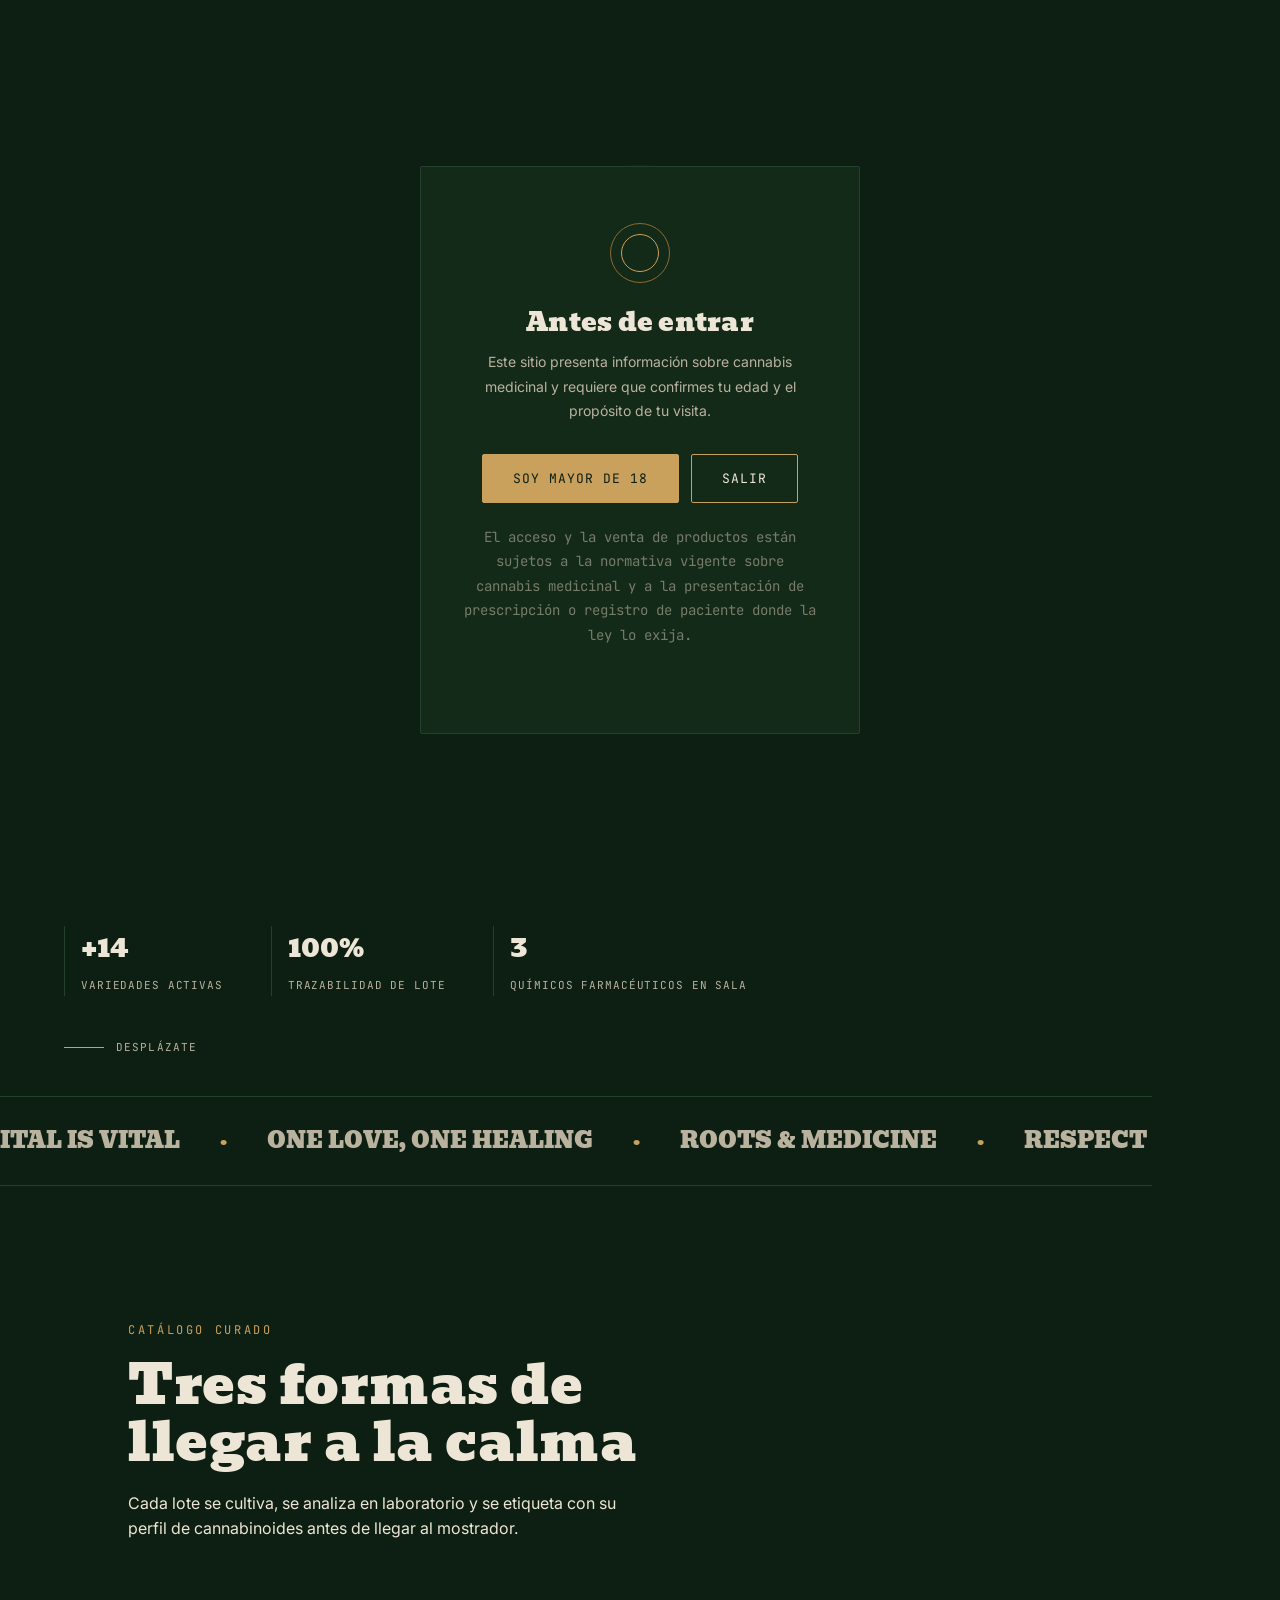
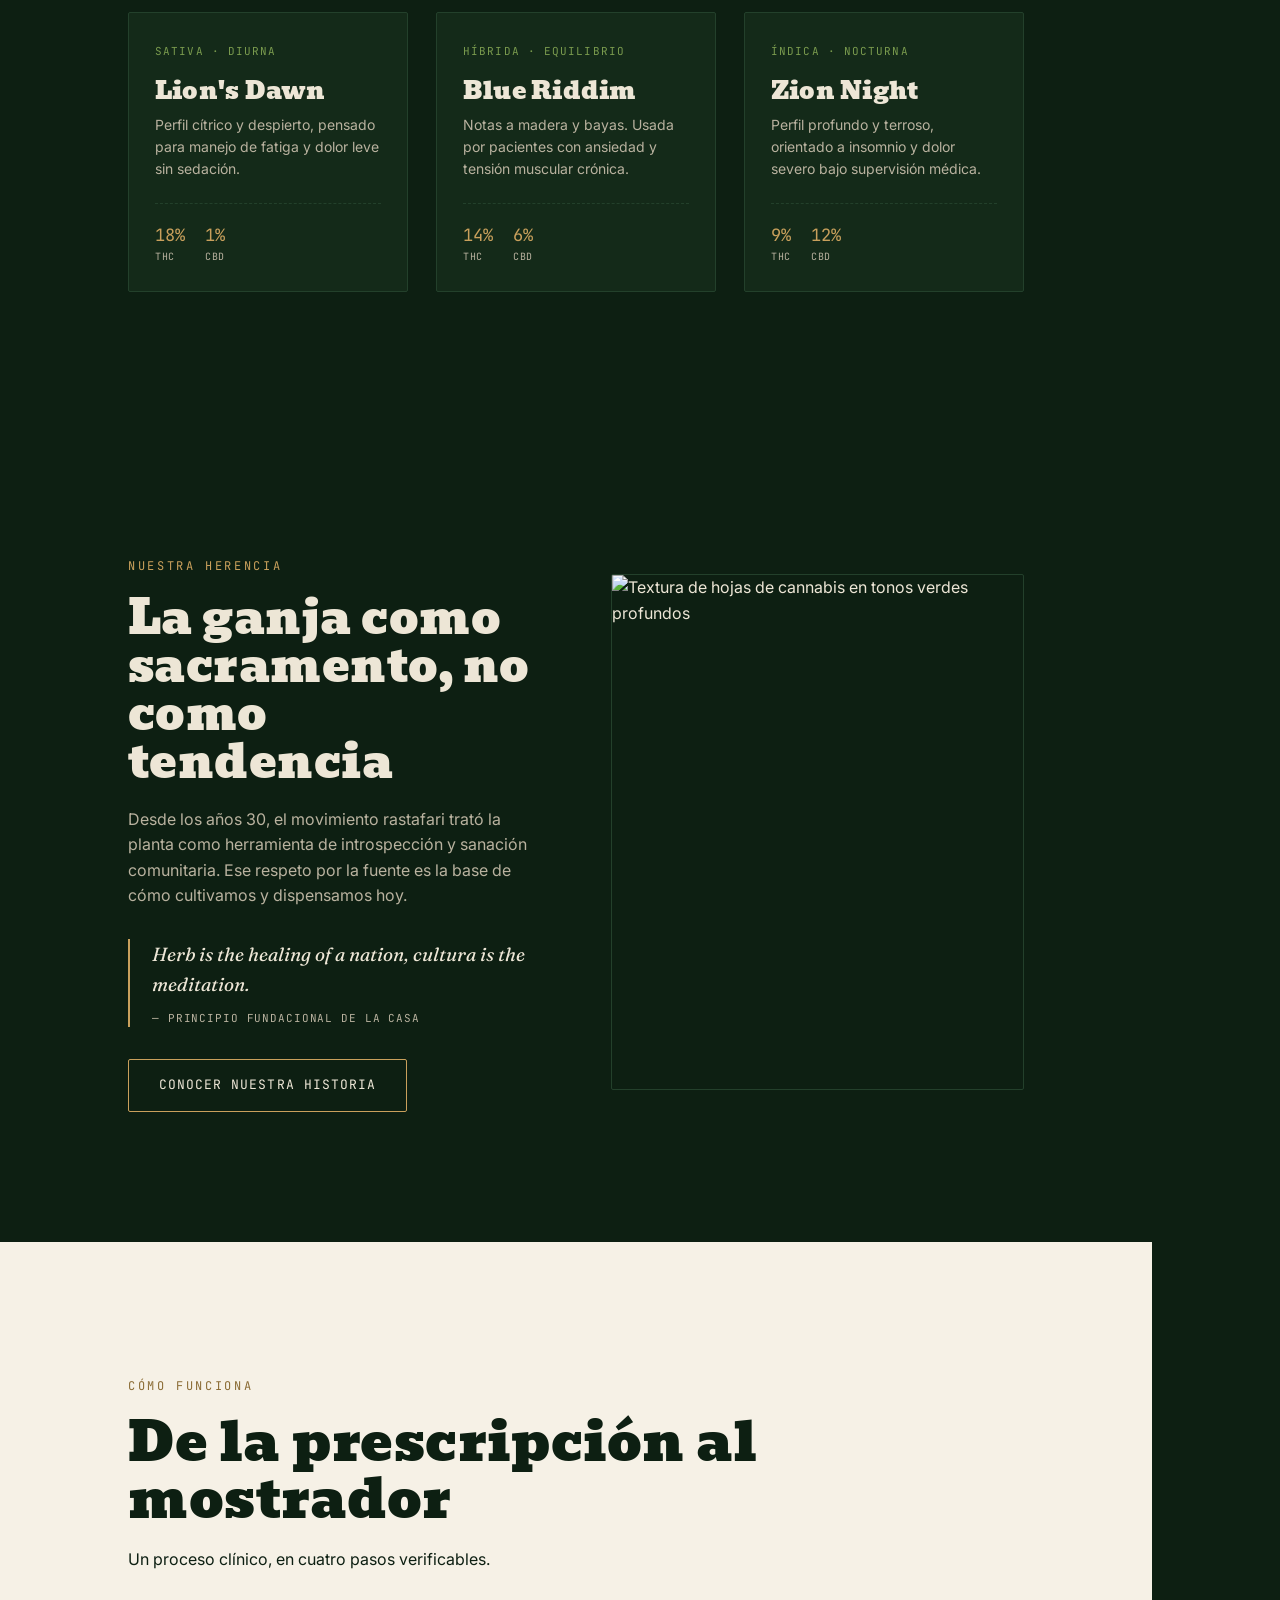
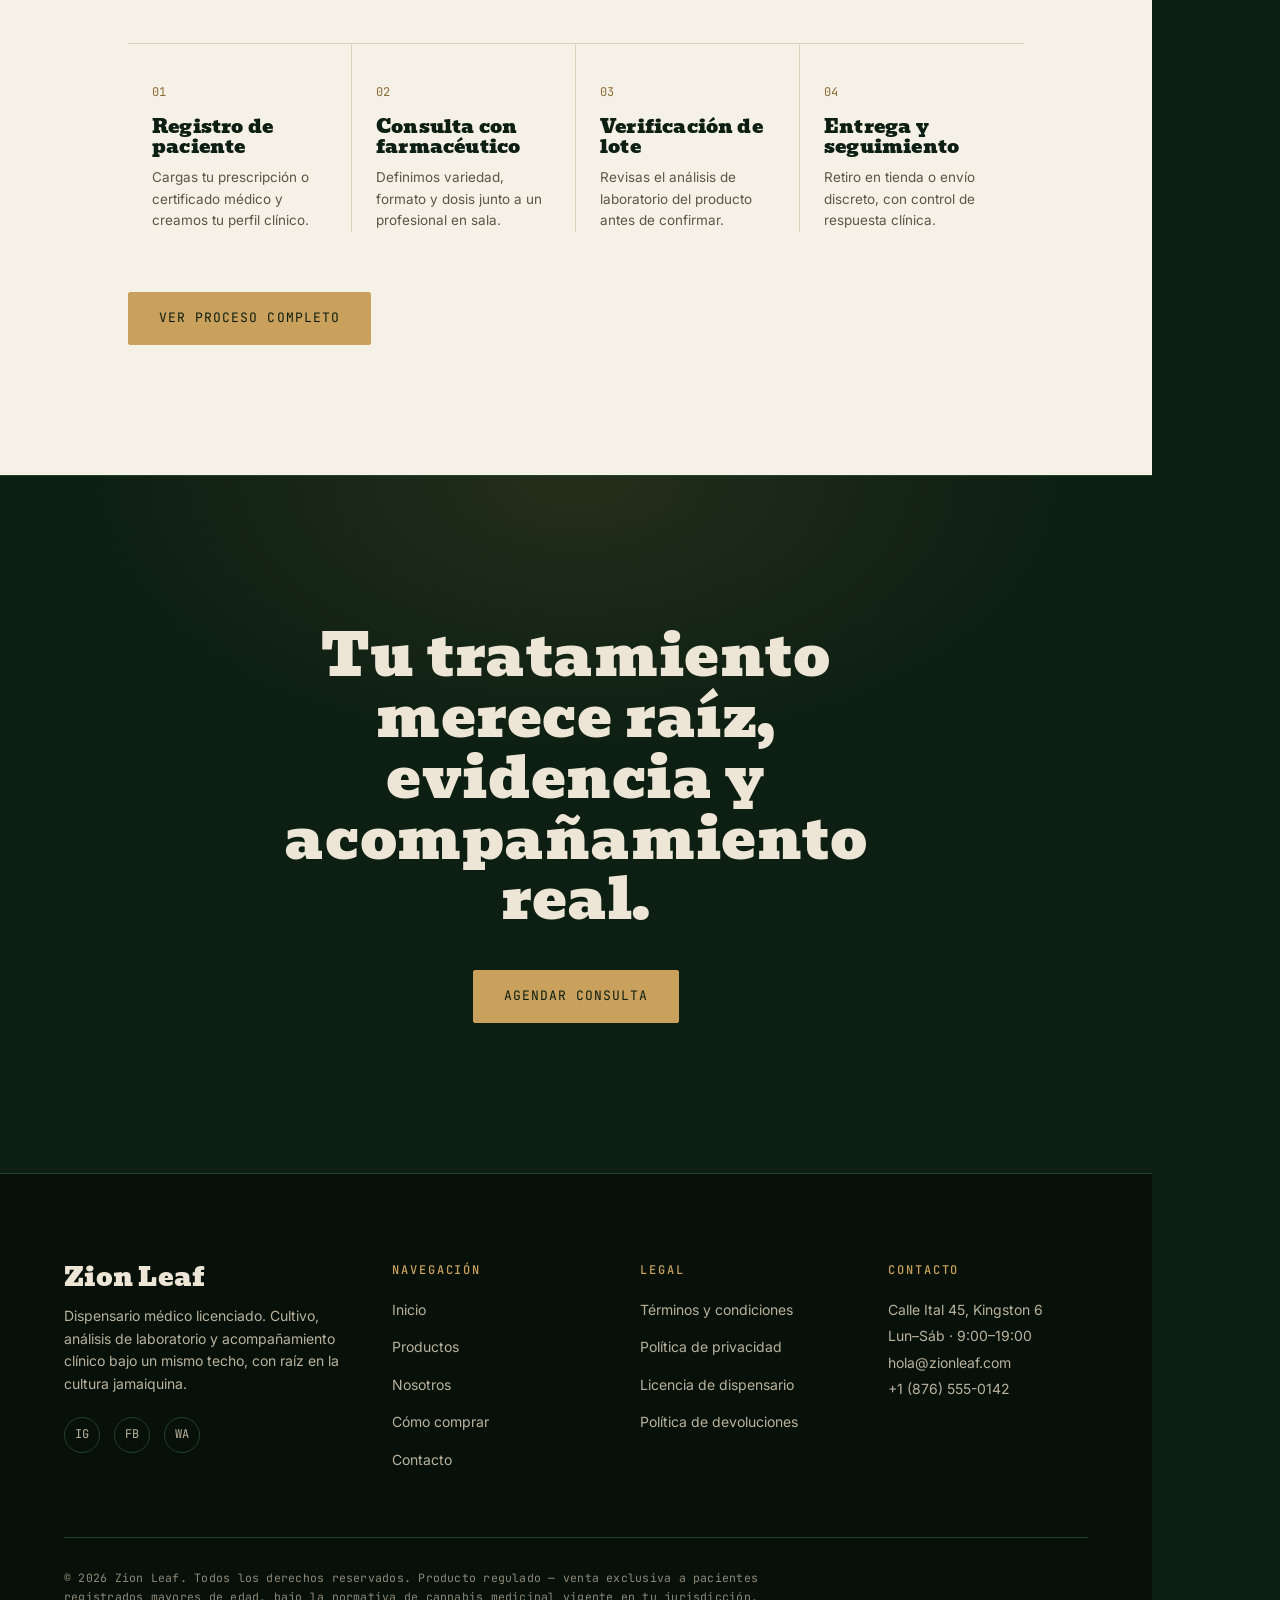
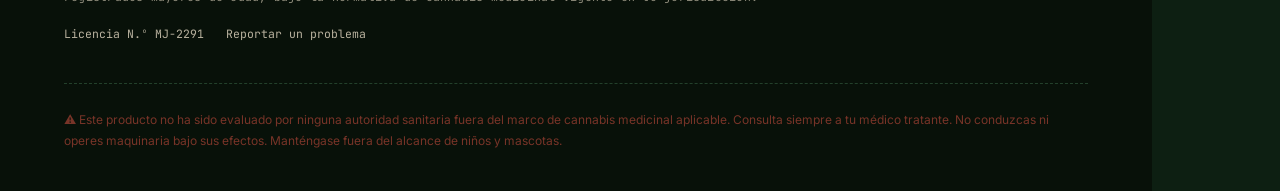
==== index.html @ eb614faa "sana sana base" ====
<!DOCTYPE html>
<html lang="es">
<head>
<meta charset="UTF-8">
<meta name="viewport" content="width=device-width, initial-scale=1.0">
<title>Zion Leaf — Cannabis medicinal, cultura jamaiquina</title>
<meta name="description" content="Dispensario médico licenciado inspirado en la cultura jamaiquina y rastafari. Flor, aceites y extractos verificados, con acompañamiento clínico.">
<link rel="stylesheet" href="css/base.css">
<link rel="stylesheet" href="css/nav.css">
<link rel="stylesheet" href="css/agegate.css">
<link rel="stylesheet" href="css/home.css">
<link rel="stylesheet" href="css/footer.css">
</head>
<body>

<!-- ============ VERIFICACIÓN DE EDAD ============ -->
<div class="agegate" id="age-gate" role="dialog" aria-modal="true" aria-labelledby="agegate-title">
  <div class="agegate__card">
    <div class="agegate__ring"></div>
    <h2 id="agegate-title">Antes de entrar</h2>
    <p>Este sitio presenta información sobre cannabis medicinal y requiere que confirmes tu edad y el propósito de tu visita.</p>
    <div class="agegate__actions">
      <button class="btn solid" data-age-yes>Soy mayor de 18</button>
      <button class="btn" data-age-no>Salir</button>
    </div>
    <p class="agegate__legal">El acceso y la venta de productos están sujetos a la normativa vigente sobre cannabis medicinal y a la presentación de prescripción o registro de paciente donde la ley lo exija.</p>
  </div>
</div>

<!-- ============ NAV VERTICAL DERECHA ============ -->
<nav class="sidenav" aria-label="Navegación principal">
  <div class="sidenav__mark">ZION <span>LEAF</span></div>

  <ul class="sidenav__tracks">
    <li><a class="sidenav__track is-active" data-target="hero" href="#hero"><span>01</span>Inicio</a></li>
    <li><a class="sidenav__track" data-target="marquee" href="#marquee"><span>02</span>Filosofía</a></li>
    <li><a class="sidenav__track" data-target="productos" href="#productos"><span>03</span>Flor</a></li>
    <li><a class="sidenav__track" data-target="cultura" href="#cultura"><span>04</span>Raíces</a></li>
    <li><a class="sidenav__track" data-target="proceso" href="#proceso"><span>05</span>Proceso</a></li>
    <li><a href="productos.html" class="sidenav__track"><span>→</span>Tienda</a></li>
    <li><a href="nosotros.html" class="sidenav__track"><span>→</span>Nosotros</a></li>
    <li><a href="contacto.html" class="sidenav__track"><span>→</span>Contacto</a></li>
  </ul>

  <div class="sidenav__foot">
    <div class="sidenav__ring"></div>
    <span class="sidenav__age">18+ · USO MÉDICO</span>
  </div>
</nav>

<main>

  <!-- ============ HERO ============ -->
  <section class="hero" id="hero">
    <svg class="hero__rings" viewBox="0 0 780 780" fill="none">
      <circle cx="390" cy="390" r="120" stroke="#C9A05C" stroke-opacity="0.35"/>
      <circle cx="390" cy="390" r="200" stroke="#23402B"/>
      <circle cx="390" cy="390" r="270" stroke="#23402B"/>
      <circle cx="390" cy="390" r="340" stroke="#8C3B2E" stroke-opacity="0.25"/>
      <circle cx="390" cy="390" r="60" stroke="#7A9B4E" stroke-opacity="0.4"/>
    </svg>

    <div class="hero__eyebrow eyebrow reveal">Dispensario médico licenciado</div>

    <h1 class="reveal">Sanación con <em>raíz</em>,<br>ritmo y respeto por la planta</h1>

    <p class="hero__sub serif-lede reveal">Zion Leaf nace de la relación centenaria entre Jamaica y la ganja como medicina, guía espiritual y forma de comunidad — hoy, con trazabilidad clínica y acompañamiento profesional.</p>

    <div class="hero__actions reveal">
      <a href="productos.html" class="btn solid">Ver flor y extractos</a>
      <a href="como-comprar.html" class="btn">Cómo comprar</a>
    </div>

    <div class="hero__meta reveal-stagger">
      <div><b>+14</b><span>Variedades activas</span></div>
      <div><b>100%</b><span>Trazabilidad de lote</span></div>
      <div><b>3</b><span>Químicos farmacéuticos en sala</span></div>
    </div>

    <div class="hero__scrolldown"><span class="line"></span> Desplázate</div>
  </section>

  <!-- ============ FRANJA / MARQUEE ============ -->
  <section class="marquee" id="marquee">
    <div class="marquee__track">
      <span>ITAL IS VITAL <em>·</em> ONE LOVE, ONE HEALING <em>·</em> ROOTS &amp; MEDICINE <em>·</em> RESPECT THE HERB <em>·</em></span>
      <span>ITAL IS VITAL <em>·</em> ONE LOVE, ONE HEALING <em>·</em> ROOTS &amp; MEDICINE <em>·</em> RESPECT THE HERB <em>·</em></span>
    </div>
  </section>

  <!-- ============ PRODUCTOS DESTACADOS ============ -->
  <section class="section" id="productos">
    <div class="container">
      <div class="section__head reveal">
        <span class="eyebrow">Catálogo curado</span>
        <h2>Tres formas de llegar a la calma</h2>
        <p>Cada lote se cultiva, se analiza en laboratorio y se etiqueta con su perfil de cannabinoides antes de llegar al mostrador.</p>
      </div>

      <div class="pgrid reveal-stagger">
        <article class="pcard">
          <span class="pcard__strain">Sativa · Diurna</span>
          <h3>Lion's Dawn</h3>
          <p>Perfil cítrico y despierto, pensado para manejo de fatiga y dolor leve sin sedación.</p>
          <div class="pcard__stats">
            <div><span class="num">18%</span><span class="lbl">THC</span></div>
            <div><span class="num">1%</span><span class="lbl">CBD</span></div>
          </div>
        </article>

        <article class="pcard">
          <span class="pcard__strain">Híbrida · Equilibrio</span>
          <h3>Blue Riddim</h3>
          <p>Notas a madera y bayas. Usada por pacientes con ansiedad y tensión muscular crónica.</p>
          <div class="pcard__stats">
            <div><span class="num">14%</span><span class="lbl">THC</span></div>
            <div><span class="num">6%</span><span class="lbl">CBD</span></div>
          </div>
        </article>

        <article class="pcard">
          <span class="pcard__strain">Índica · Nocturna</span>
          <h3>Zion Night</h3>
          <p>Perfil profundo y terroso, orientado a insomnio y dolor severo bajo supervisión médica.</p>
          <div class="pcard__stats">
            <div><span class="num">9%</span><span class="lbl">THC</span></div>
            <div><span class="num">12%</span><span class="lbl">CBD</span></div>
          </div>
        </article>
      </div>
    </div>
  </section>

  <!-- ============ CULTURA / RAÍCES ============ -->
  <section class="section" id="cultura">
    <div class="container culture">
      <div class="reveal">
        <span class="eyebrow">Nuestra herencia</span>
        <h2 style="font-size: clamp(30px,4vw,46px); margin-top:16px;">La ganja como sacramento, no como tendencia</h2>
        <p style="margin-top:20px; color: var(--bone-dim); max-width: 48ch;">Desde los años 30, el movimiento rastafari trató la planta como herramienta de introspección y sanación comunitaria. Ese respeto por la fuente es la base de cómo cultivamos y dispensamos hoy.</p>

        <div class="culture__quote">
          <p>Herb is the healing of a nation, cultura is the meditation.</p>
          <span>— principio fundacional de la casa</span>
        </div>

        <a href="nosotros.html" class="btn" style="margin-top:32px;">Conocer nuestra historia</a>
      </div>

      <div class="culture__art reveal">
        <img src="https://images.unsplash.com/photo-1536924940846-227afb31e2a5?q=80&w=1200&auto=format&fit=crop" alt="Textura de hojas de cannabis en tonos verdes profundos">
      </div>
    </div>
  </section>

  <!-- ============ PROCESO ============ -->
  <section class="section section--paper" id="proceso">
    <div class="container">
      <div class="section__head reveal">
        <span class="eyebrow">Cómo funciona</span>
        <h2>De la prescripción al mostrador</h2>
        <p>Un proceso clínico, en cuatro pasos verificables.</p>
      </div>

      <div class="steps reveal-stagger">
        <div class="step">
          <span class="step__num">01</span>
          <h4>Registro de paciente</h4>
          <p>Cargas tu prescripción o certificado médico y creamos tu perfil clínico.</p>
        </div>
        <div class="step">
          <span class="step__num">02</span>
          <h4>Consulta con farmacéutico</h4>
          <p>Definimos variedad, formato y dosis junto a un profesional en sala.</p>
        </div>
        <div class="step">
          <span class="step__num">03</span>
          <h4>Verificación de lote</h4>
          <p>Revisas el análisis de laboratorio del producto antes de confirmar.</p>
        </div>
        <div class="step">
          <span class="step__num">04</span>
          <h4>Entrega y seguimiento</h4>
          <p>Retiro en tienda o envío discreto, con control de respuesta clínica.</p>
        </div>
      </div>

      <a href="como-comprar.html" class="btn solid" style="margin-top:60px;">Ver proceso completo</a>
    </div>
  </section>

  <!-- ============ CTA FINAL ============ -->
  <section class="cta reveal">
    <h2>Tu tratamiento merece raíz, evidencia y acompañamiento real.</h2>
    <a href="contacto.html" class="btn solid">Agendar consulta</a>
  </section>

</main>

<!-- ============ FOOTER ============ -->
<footer class="sitefoot">
  <div class="sitefoot__top">
    <div class="sitefoot__brand">
      <h3>Zion Leaf</h3>
      <p>Dispensario médico licenciado. Cultivo, análisis de laboratorio y acompañamiento clínico bajo un mismo techo, con raíz en la cultura jamaiquina.</p>
      <div class="sitefoot__social">
        <a href="#" aria-label="Instagram">IG</a>
        <a href="#" aria-label="Facebook">FB</a>
        <a href="#" aria-label="WhatsApp">WA</a>
      </div>
    </div>

    <div class="sitefoot__col">
      <h4>Navegación</h4>
      <ul>
        <li><a href="index.html">Inicio</a></li>
        <li><a href="productos.html">Productos</a></li>
        <li><a href="nosotros.html">Nosotros</a></li>
        <li><a href="como-comprar.html">Cómo comprar</a></li>
        <li><a href="contacto.html">Contacto</a></li>
      </ul>
    </div>

    <div class="sitefoot__col">
      <h4>Legal</h4>
      <ul>
        <li><a href="#">Términos y condiciones</a></li>
        <li><a href="#">Política de privacidad</a></li>
        <li><a href="#">Licencia de dispensario</a></li>
        <li><a href="#">Política de devoluciones</a></li>
      </ul>
    </div>

    <div class="sitefoot__col">
      <h4>Contacto</h4>
      <address>
        Calle Ital 45, Kingston 6<br>
        Lun–Sáb · 9:00–19:00<br>
        hola@zionleaf.com<br>
        +1 (876) 555-0142
      </address>
    </div>
  </div>

  <div class="sitefoot__legal">
    <p>© 2026 Zion Leaf. Todos los derechos reservados. Producto regulado — venta exclusiva a pacientes registrados mayores de edad, bajo la normativa de cannabis medicinal vigente en tu jurisdicción.</p>
    <div class="links">
      <a href="#">Licencia N.º MJ-2291</a>
      <a href="#">Reportar un problema</a>
    </div>
  </div>

  <div class="sitefoot__disclaimer">
    <p>⚠ Este producto no ha sido evaluado por ninguna autoridad sanitaria fuera del marco de cannabis medicinal aplicable. Consulta siempre a tu médico tratante. No conduzcas ni operes maquinaria bajo sus efectos. Manténgase fuera del alcance de niños y mascotas.</p>
  </div>
</footer>

<script src="js/main.js"></script>
</body>
</html>
---- css/base.css ----
/* ============================================================
   ZION LEAF — base.css
   Tokens, reset y fundamentos tipográficos
   ============================================================ */

@import url('https://fonts.googleapis.com/css2?family=Bevan&family=Fraunces:ital,opsz,wght@0,9..144,300;0,9..144,400;0,9..144,500;0,9..144,600;1,9..144,400&family=Inter:wght@400;500;600;700&family=JetBrains+Mono:wght@400;500&display=swap');

:root{
  /* --- color: tierra, humo y ceniza dorada --- */
  --ink:        #0D1F12;   /* verde casi negro, fondo principal */
  --ink-soft:   #142A19;   /* panel elevado sobre ink */
  --ink-line:   #23402B;   /* líneas divisorias sobre ink */
  --bone:       #EDE6D6;   /* crema hueso, texto principal sobre ink */
  --bone-dim:   #B9B29F;   /* texto secundario sobre ink */
  --gold:       #C9A05C;   /* dorado terroso, acento primario */
  --gold-deep:  #8A6B34;
  --rust:       #8C3B2E;   /* rojo óxido, alerta / acento secundario */
  --herb:       #7A9B4E;   /* verde lima desaturado, acento puntual */
  --paper:      #F6F1E6;   /* fondo claro para secciones "papel" */
  --paper-line: #DCD3BC;

  /* --- tipografía --- */
  --f-display: 'Bevan', 'Georgia', serif;
  --f-serif:   'Fraunces', Georgia, serif;
  --f-body:    'Inter', -apple-system, sans-serif;
  --f-mono:    'JetBrains Mono', monospace;

  /* --- ritmo --- */
  --nav-w: 128px;
  --edge: clamp(24px, 5vw, 72px);
  --radius: 2px;
}

*, *::before, *::after{ box-sizing: border-box; }

html{
  scroll-behavior: smooth;
}

@media (prefers-reduced-motion: reduce){
  html{ scroll-behavior: auto; }
  *, *::before, *::after{
    animation-duration: 0.001ms !important;
    animation-iteration-count: 1 !important;
    transition-duration: 0.001ms !important;
    scroll-behavior: auto !important;
  }
}

body{
  margin: 0;
  background: var(--ink);
  color: var(--bone);
  font-family: var(--f-body);
  font-size: 16px;
  line-height: 1.6;
  padding-right: var(--nav-w);
  overflow-x: hidden;
}

img{ max-width: 100%; display: block; }

a{ color: inherit; text-decoration: none; }

h1,h2,h3,h4{
  margin: 0;
  font-family: var(--f-display);
  font-weight: 400;
  letter-spacing: 0.01em;
  line-height: 1.05;
}

p{ margin: 0; }

ul{ margin: 0; padding: 0; list-style: none; }

button{
  font-family: var(--f-body);
  cursor: pointer;
  border: none;
  background: none;
  color: inherit;
}

::selection{
  background: var(--gold);
  color: var(--ink);
}

/* --- utilidades tipográficas compartidas --- */
.eyebrow{
  font-family: var(--f-mono);
  font-size: 12px;
  letter-spacing: 0.22em;
  text-transform: uppercase;
  color: var(--gold);
}

.serif-lede{
  font-family: var(--f-serif);
  font-weight: 400;
  font-style: italic;
  color: var(--bone-dim);
}

.btn{
  display: inline-flex;
  align-items: center;
  gap: 10px;
  padding: 15px 30px;
  font-family: var(--f-mono);
  font-size: 13px;
  letter-spacing: 0.08em;
  text-transform: uppercase;
  border: 1px solid var(--gold);
  color: var(--bone);
  border-radius: var(--radius);
  transition: background 0.35s ease, color 0.35s ease, transform 0.35s ease;
}
.btn:hover{
  background: var(--gold);
  color: var(--ink);
  transform: translateY(-2px);
}
.btn.solid{
  background: var(--gold);
  color: var(--ink);
}
.btn.solid:hover{
  background: var(--bone);
  border-color: var(--bone);
}

/* --- reveal on scroll --- */
.reveal{
  opacity: 0;
  transform: translateY(28px);
  transition: opacity 0.9s cubic-bezier(.16,.84,.44,1), transform 0.9s cubic-bezier(.16,.84,.44,1);
}
.reveal.is-visible{
  opacity: 1;
  transform: translateY(0);
}
.reveal-stagger > *{
  opacity: 0;
  transform: translateY(24px);
  transition: opacity 0.7s ease, transform 0.7s ease;
}
.reveal-stagger.is-visible > *{
  opacity: 1;
  transform: translateY(0);
}
.reveal-stagger.is-visible > *:nth-child(1){ transition-delay: 0.02s; }
.reveal-stagger.is-visible > *:nth-child(2){ transition-delay: 0.10s; }
.reveal-stagger.is-visible > *:nth-child(3){ transition-delay: 0.18s; }
.reveal-stagger.is-visible > *:nth-child(4){ transition-delay: 0.26s; }
.reveal-stagger.is-visible > *:nth-child(5){ transition-delay: 0.34s; }
.reveal-stagger.is-visible > *:nth-child(6){ transition-delay: 0.42s; }

.container{
  max-width: 1180px;
  margin: 0 auto;
  padding: 0 var(--edge);
}
---- css/nav.css ----
/* ============================================================
   ZION LEAF — nav.css
   Barra de navegación vertical, anclada al borde derecho
   ============================================================ */

.sidenav{
  position: fixed;
  top: 0;
  right: 0;
  width: var(--nav-w);
  height: 100vh;
  background: var(--ink-soft);
  border-left: 1px solid var(--ink-line);
  display: flex;
  flex-direction: column;
  align-items: center;
  justify-content: space-between;
  padding: 28px 0;
  z-index: 200;
}

.sidenav__mark{
  writing-mode: vertical-rl;
  font-family: var(--f-display);
  font-size: 15px;
  letter-spacing: 0.18em;
  color: var(--gold);
}

.sidenav__mark span{
  color: var(--bone-dim);
}

.sidenav__tracks{
  display: flex;
  flex-direction: column;
  align-items: flex-start;
  gap: 18px;
  width: 100%;
  padding-left: 12px;
}

.sidenav__track{
  writing-mode: horizontal-tb;
  transform: none;
  font-family: var(--f-mono);
  font-size: 12px;
  letter-spacing: 0.08em;
  text-transform: uppercase;
  color: var(--bone-dim);
  display: flex;
  align-items: center;
  justify-content: flex-start;
  gap: 12px;
  padding: 8px 10px;
  width: calc(100% - 20px);
  position: relative;
  transition: color 0.3s ease;
}

.sidenav__track::before{
  content: attr(data-index);
  color: var(--gold-deep);
  font-size: 10px;
}

.sidenav__track:hover,
.sidenav__track.is-active{
  color: var(--bone);
}

.sidenav__track.is-active::before{
  color: var(--gold);
}

.sidenav__track.is-active::after{
  content: "";
  width: 5px;
  height: 5px;
  border-radius: 50%;
  background: var(--gold);
}

.sidenav__foot{
  display: flex;
  flex-direction: column;
  align-items: center;
  gap: 18px;
}

.sidenav__ring{
  width: 34px;
  height: 34px;
  border-radius: 50%;
  border: 1px solid var(--ink-line);
  position: relative;
  display: grid;
  place-items: center;
}

.sidenav__ring::before,
.sidenav__ring::after{
  content: "";
  position: absolute;
  border-radius: 50%;
  border: 1px solid var(--gold-deep);
  opacity: 0.6;
}
.sidenav__ring::before{ inset: 6px; }
.sidenav__ring::after{ inset: 12px; border-color: var(--gold); }

.sidenav__age{
  font-family: var(--f-mono);
  font-size: 10px;
  color: var(--bone-dim);
  writing-mode: vertical-rl;
  letter-spacing: 0.08em;
}

/* --- toggle para móvil --- */
.navtoggle{
  display: none;
}

@media (max-width: 860px){
  body{ padding-right: 0; padding-bottom: 64px; }

  .sidenav{
    top: auto;
    bottom: 0;
    left: 0;
    right: 0;
    width: 100%;
    height: 64px;
    flex-direction: row;
    border-left: none;
    border-top: 1px solid var(--ink-line);
    padding: 0 18px;
    overflow-x: auto;
  }

  .sidenav__mark,
  .sidenav__foot{
    display: none;
  }

  .sidenav__tracks{
    flex-direction: row;
    gap: 22px;
    height: 100%;
    align-items: center;
  }

  .sidenav__track{
    writing-mode: horizontal-tb;
    transform: none;
    white-space: nowrap;
  }
}
---- css/agegate.css ----
/* ============================================================
   ZION LEAF — agegate.css
   ============================================================ */

.agegate{
  position: fixed;
  inset: 0;
  z-index: 999;
  background: var(--ink);
  display: grid;
  place-items: center;
  padding: 24px;
  transition: opacity 0.5s ease;
}

.agegate.is-leaving{
  opacity: 0;
  pointer-events: none;
}

.agegate::before{
  content: "";
  position: absolute;
  inset: 0;
  background:
    radial-gradient(circle at 50% 42%, transparent 0, transparent 90px, var(--ink-line) 91px, var(--ink-line) 92px, transparent 93px),
    radial-gradient(circle at 50% 42%, transparent 0, transparent 150px, var(--ink-line) 151px, var(--ink-line) 152px, transparent 153px),
    radial-gradient(circle at 50% 42%, transparent 0, transparent 210px, var(--ink-line) 211px, var(--ink-line) 212px, transparent 213px);
  opacity: 0.5;
}

.agegate__card{
  position: relative;
  max-width: 440px;
  width: 100%;
  text-align: center;
  padding: 56px 40px;
  background: var(--ink-soft);
  border: 1px solid var(--ink-line);
  border-radius: var(--radius);
}

.agegate__ring{
  width: 60px;
  height: 60px;
  margin: 0 auto 26px;
  border-radius: 50%;
  border: 1px solid var(--gold-deep);
  position: relative;
}
.agegate__ring::before{
  content: "";
  position: absolute;
  inset: 10px;
  border-radius: 50%;
  border: 1px solid var(--gold);
}

.agegate__card h2{
  font-size: 26px;
  color: var(--bone);
  margin-bottom: 14px;
}

.agegate__card p{
  color: var(--bone-dim);
  font-size: 14px;
  line-height: 1.75;
  margin-bottom: 30px;
}

.agegate__actions{
  display: flex;
  gap: 12px;
  justify-content: center;
  margin-bottom: 22px;
}

.agegate__legal{
  font-family: var(--f-mono);
  font-size: 10.5px;
  color: var(--bone-dim);
  opacity: 0.6;
  line-height: 1.7;
}

@media (max-width: 480px){
  .agegate__actions{ flex-direction: column; }
  .agegate__actions .btn{ width: 100%; justify-content: center; }
}
---- css/home.css ----
/* ============================================================
   ZION LEAF — home.css
   ============================================================ */

/* ---------- HERO ---------- */
.hero{
  position: relative;
  min-height: 100vh;
  display: flex;
  flex-direction: column;
  justify-content: center;
  padding: 140px var(--edge) 100px;
  overflow: hidden;
  background:
    radial-gradient(1100px 700px at 82% 12%, rgba(201,160,92,0.10), transparent 60%),
    var(--ink);
}

.hero__rings{
  position: absolute;
  right: -180px;
  top: 50%;
  transform: translateY(-50%);
  width: 780px;
  height: 780px;
  pointer-events: none;
  opacity: 0.5;
}

.hero__eyebrow{
  display: flex;
  align-items: center;
  gap: 14px;
  margin-bottom: 26px;
}
.hero__eyebrow::before{
  content: "";
  width: 34px;
  height: 1px;
  background: var(--gold);
}

.hero h1{
  font-size: clamp(46px, 8vw, 108px);
  color: var(--bone);
  max-width: 15ch;
}

.hero h1 em{
  font-style: normal;
  color: var(--gold);
}

.hero__sub{
  margin-top: 28px;
  max-width: 46ch;
  font-size: clamp(17px, 2vw, 20px);
}

.hero__actions{
  margin-top: 44px;
  display: flex;
  gap: 16px;
  flex-wrap: wrap;
}

.hero__meta{
  margin-top: 90px;
  display: flex;
  gap: 48px;
  flex-wrap: wrap;
}

.hero__meta div{
  border-left: 1px solid var(--ink-line);
  padding-left: 16px;
}

.hero__meta b{
  display: block;
  font-family: var(--f-display);
  font-size: 28px;
  color: var(--bone);
  font-weight: 400;
}

.hero__meta span{
  font-family: var(--f-mono);
  font-size: 11px;
  letter-spacing: 0.08em;
  text-transform: uppercase;
  color: var(--bone-dim);
}

.hero__scrolldown{
  position: absolute;
  left: var(--edge);
  bottom: 40px;
  display: flex;
  align-items: center;
  gap: 12px;
  font-family: var(--f-mono);
  font-size: 11px;
  letter-spacing: 0.1em;
  color: var(--bone-dim);
  text-transform: uppercase;
}

.hero__scrolldown .line{
  width: 40px;
  height: 1px;
  background: var(--bone-dim);
  position: relative;
  overflow: hidden;
}
.hero__scrolldown .line::after{
  content: "";
  position: absolute;
  inset: 0;
  background: var(--gold);
  animation: pulse-line 2.2s ease-in-out infinite;
}
@keyframes pulse-line{
  0%{ transform: translateX(-100%); }
  50%{ transform: translateX(0); }
  100%{ transform: translateX(100%); }
}

/* ---------- SECTION SHELL ---------- */
.section{
  padding: 130px var(--edge);
}
.section--paper{
  background: var(--paper);
  color: var(--ink);
}
.section--paper .eyebrow{ color: var(--gold-deep); }

.section__head{
  max-width: 640px;
  margin-bottom: 70px;
}
.section__head h2{
  font-size: clamp(32px, 4.5vw, 54px);
  margin-top: 16px;
}
.section--paper .section__head h2{ color: var(--ink); }
.section__head p{
  margin-top: 20px;
  font-size: 16px;
  max-width: 52ch;
}

/* ---------- FRANJA CULTURAL (marquee) ---------- */
.marquee{
  border-top: 1px solid var(--ink-line);
  border-bottom: 1px solid var(--ink-line);
  padding: 26px 0;
  overflow: hidden;
  white-space: nowrap;
}
.marquee__track{
  display: inline-flex;
  gap: 40px;
  animation: marquee 32s linear infinite;
}
.marquee span{
  font-family: var(--f-display);
  font-size: 22px;
  color: var(--bone-dim);
  display: inline-flex;
  align-items: center;
  gap: 40px;
}
.marquee span em{
  font-style: normal;
  color: var(--gold);
}
@keyframes marquee{
  from{ transform: translateX(0); }
  to{ transform: translateX(-50%); }
}

/* ---------- PRODUCTOS DESTACADOS (grid) ---------- */
.pgrid{
  display: grid;
  grid-template-columns: repeat(3, 1fr);
  gap: 28px;
}

.pcard{
  background: var(--ink-soft);
  border: 1px solid var(--ink-line);
  border-radius: var(--radius);
  padding: 30px 26px 26px;
  transition: border-color 0.35s ease, transform 0.35s ease;
}
.pcard:hover{
  border-color: var(--gold-deep);
  transform: translateY(-6px);
}

.pcard__strain{
  font-family: var(--f-mono);
  font-size: 11px;
  letter-spacing: 0.1em;
  text-transform: uppercase;
  color: var(--herb);
  margin-bottom: 18px;
  display: block;
}

.pcard h3{
  font-size: 24px;
  color: var(--bone);
  margin-bottom: 10px;
}

.pcard p{
  font-size: 14px;
  color: var(--bone-dim);
  margin-bottom: 22px;
}

.pcard__stats{
  display: flex;
  gap: 20px;
  padding-top: 18px;
  border-top: 1px dashed var(--ink-line);
}

.pcard__stats div span{
  display: block;
}
.pcard__stats .num{
  font-family: var(--f-mono);
  font-size: 17px;
  color: var(--gold);
}
.pcard__stats .lbl{
  font-family: var(--f-mono);
  font-size: 10px;
  color: var(--bone-dim);
  text-transform: uppercase;
  letter-spacing: 0.06em;
}

/* ---------- PROCESO (numerado, sí tiene orden real) ---------- */
.steps{
  display: grid;
  grid-template-columns: repeat(4, 1fr);
  gap: 0;
  border-top: 1px solid var(--paper-line);
}
.step{
  padding: 34px 24px 0;
  border-right: 1px solid var(--paper-line);
}
.step:last-child{ border-right: none; }
.step__num{
  font-family: var(--f-mono);
  font-size: 12px;
  color: var(--gold-deep);
}
.step h4{
  font-size: 19px;
  margin: 14px 0 10px;
  color: var(--ink);
}
.step p{
  font-size: 13.5px;
  color: #5c5546;
}

/* ---------- CULTURA (texto + imagen) ---------- */
.culture{
  display: grid;
  grid-template-columns: 1fr 1fr;
  gap: 70px;
  align-items: center;
}
.culture__art{
  position: relative;
  aspect-ratio: 4/5;
  border-radius: var(--radius);
  overflow: hidden;
  border: 1px solid var(--ink-line);
}
.culture__art img{
  width: 100%; height: 100%; object-fit: cover;
}
.culture__quote{
  margin-top: 30px;
  padding-left: 22px;
  border-left: 2px solid var(--gold);
}
.culture__quote p{
  font-family: var(--f-serif);
  font-style: italic;
  font-size: 19px;
  color: var(--bone);
}
.culture__quote span{
  display: block;
  margin-top: 10px;
  font-family: var(--f-mono);
  font-size: 11px;
  color: var(--bone-dim);
  text-transform: uppercase;
  letter-spacing: 0.08em;
}

/* ---------- CTA final ---------- */
.cta{
  text-align: center;
  padding: 150px var(--edge);
  background:
    radial-gradient(700px 400px at 50% 0%, rgba(201,160,92,0.12), transparent 70%),
    var(--ink);
  border-top: 1px solid var(--ink-line);
}
.cta h2{
  font-size: clamp(32px, 5vw, 58px);
  max-width: 18ch;
  margin: 0 auto 30px;
}
.cta .btn{ margin-top: 10px; }

@media (max-width: 980px){
  .pgrid{ grid-template-columns: 1fr 1fr; }
  .culture{ grid-template-columns: 1fr; gap: 40px; }
  .steps{ grid-template-columns: 1fr 1fr; }
  .step{ border-right: none; border-bottom: 1px solid var(--paper-line); padding-bottom: 30px; margin-bottom: 10px;}
}
@media (max-width: 620px){
  .pgrid{ grid-template-columns: 1fr; }
  .steps{ grid-template-columns: 1fr; }
  .hero__meta{ gap: 30px; }
}
---- css/footer.css ----
/* ============================================================
   ZION LEAF — footer.css
   ============================================================ */

.sitefoot{
  background: #081109;
  border-top: 1px solid var(--ink-line);
  padding: 90px var(--edge) 0;
}

.sitefoot__top{
  max-width: 1180px;
  margin: 0 auto;
  display: grid;
  grid-template-columns: 1.4fr 1fr 1fr 1fr;
  gap: 48px;
  padding-bottom: 64px;
  border-bottom: 1px solid var(--ink-line);
}

.sitefoot__brand h3{
  font-size: 26px;
  color: var(--bone);
  margin-bottom: 14px;
}

.sitefoot__brand p{
  color: var(--bone-dim);
  font-size: 14px;
  max-width: 320px;
  margin-bottom: 22px;
}

.sitefoot__social{
  display: flex;
  gap: 14px;
}

.sitefoot__social a{
  width: 36px;
  height: 36px;
  border: 1px solid var(--ink-line);
  border-radius: 50%;
  display: grid;
  place-items: center;
  font-family: var(--f-mono);
  font-size: 12px;
  color: var(--bone-dim);
  transition: border-color 0.3s ease, color 0.3s ease;
}
.sitefoot__social a:hover{
  border-color: var(--gold);
  color: var(--gold);
}

.sitefoot__col h4{
  font-family: var(--f-mono);
  font-size: 12px;
  letter-spacing: 0.16em;
  text-transform: uppercase;
  color: var(--gold);
  margin-bottom: 20px;
  font-weight: 500;
}

.sitefoot__col ul{
  display: flex;
  flex-direction: column;
  gap: 12px;
}

.sitefoot__col a{
  font-size: 14px;
  color: var(--bone-dim);
  transition: color 0.25s ease, padding-left 0.25s ease;
}

.sitefoot__col a:hover{
  color: var(--bone);
  padding-left: 4px;
}

.sitefoot__col address{
  font-style: normal;
  font-size: 14px;
  color: var(--bone-dim);
  line-height: 1.9;
}

.sitefoot__legal{
  max-width: 1180px;
  margin: 0 auto;
  padding: 30px 0 34px;
  display: flex;
  flex-wrap: wrap;
  gap: 18px 30px;
  align-items: center;
  justify-content: space-between;
}

.sitefoot__legal p{
  font-family: var(--f-mono);
  font-size: 11.5px;
  color: var(--bone-dim);
  opacity: 0.75;
  letter-spacing: 0.02em;
  max-width: 720px;
  line-height: 1.7;
}

.sitefoot__legal .links{
  display: flex;
  gap: 22px;
}

.sitefoot__legal .links a{
  font-family: var(--f-mono);
  font-size: 11.5px;
  color: var(--bone-dim);
}
.sitefoot__legal .links a:hover{ color: var(--gold); }

.sitefoot__disclaimer{
  max-width: 1180px;
  margin: 0 auto;
  padding: 0 0 40px;
  border-top: 1px dashed var(--ink-line);
  padding-top: 26px;
  margin-top: 6px;
}

.sitefoot__disclaimer p{
  font-size: 12px;
  color: var(--rust);
  opacity: 0.85;
  line-height: 1.7;
}

@media (max-width: 860px){
  .sitefoot__top{
    grid-template-columns: 1fr 1fr;
  }
}
@media (max-width: 560px){
  .sitefoot__top{
    grid-template-columns: 1fr;
  }
}
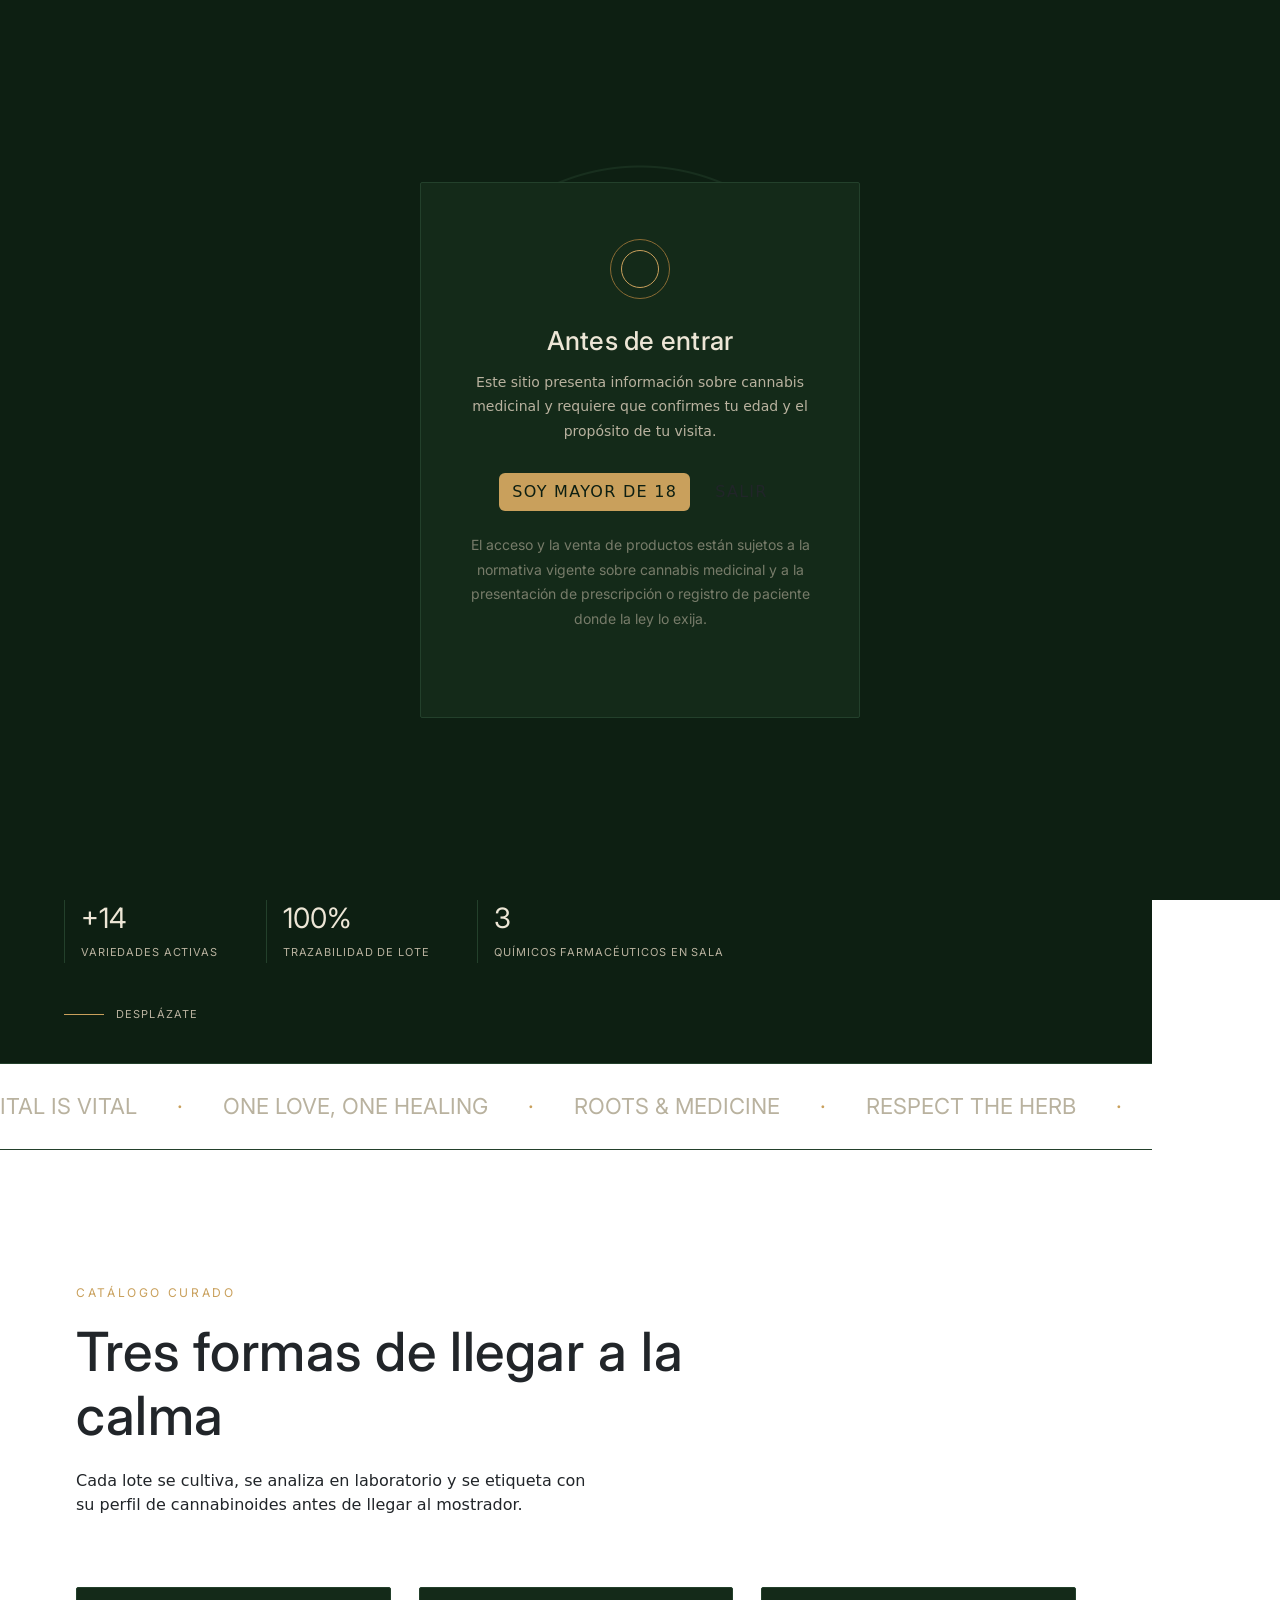
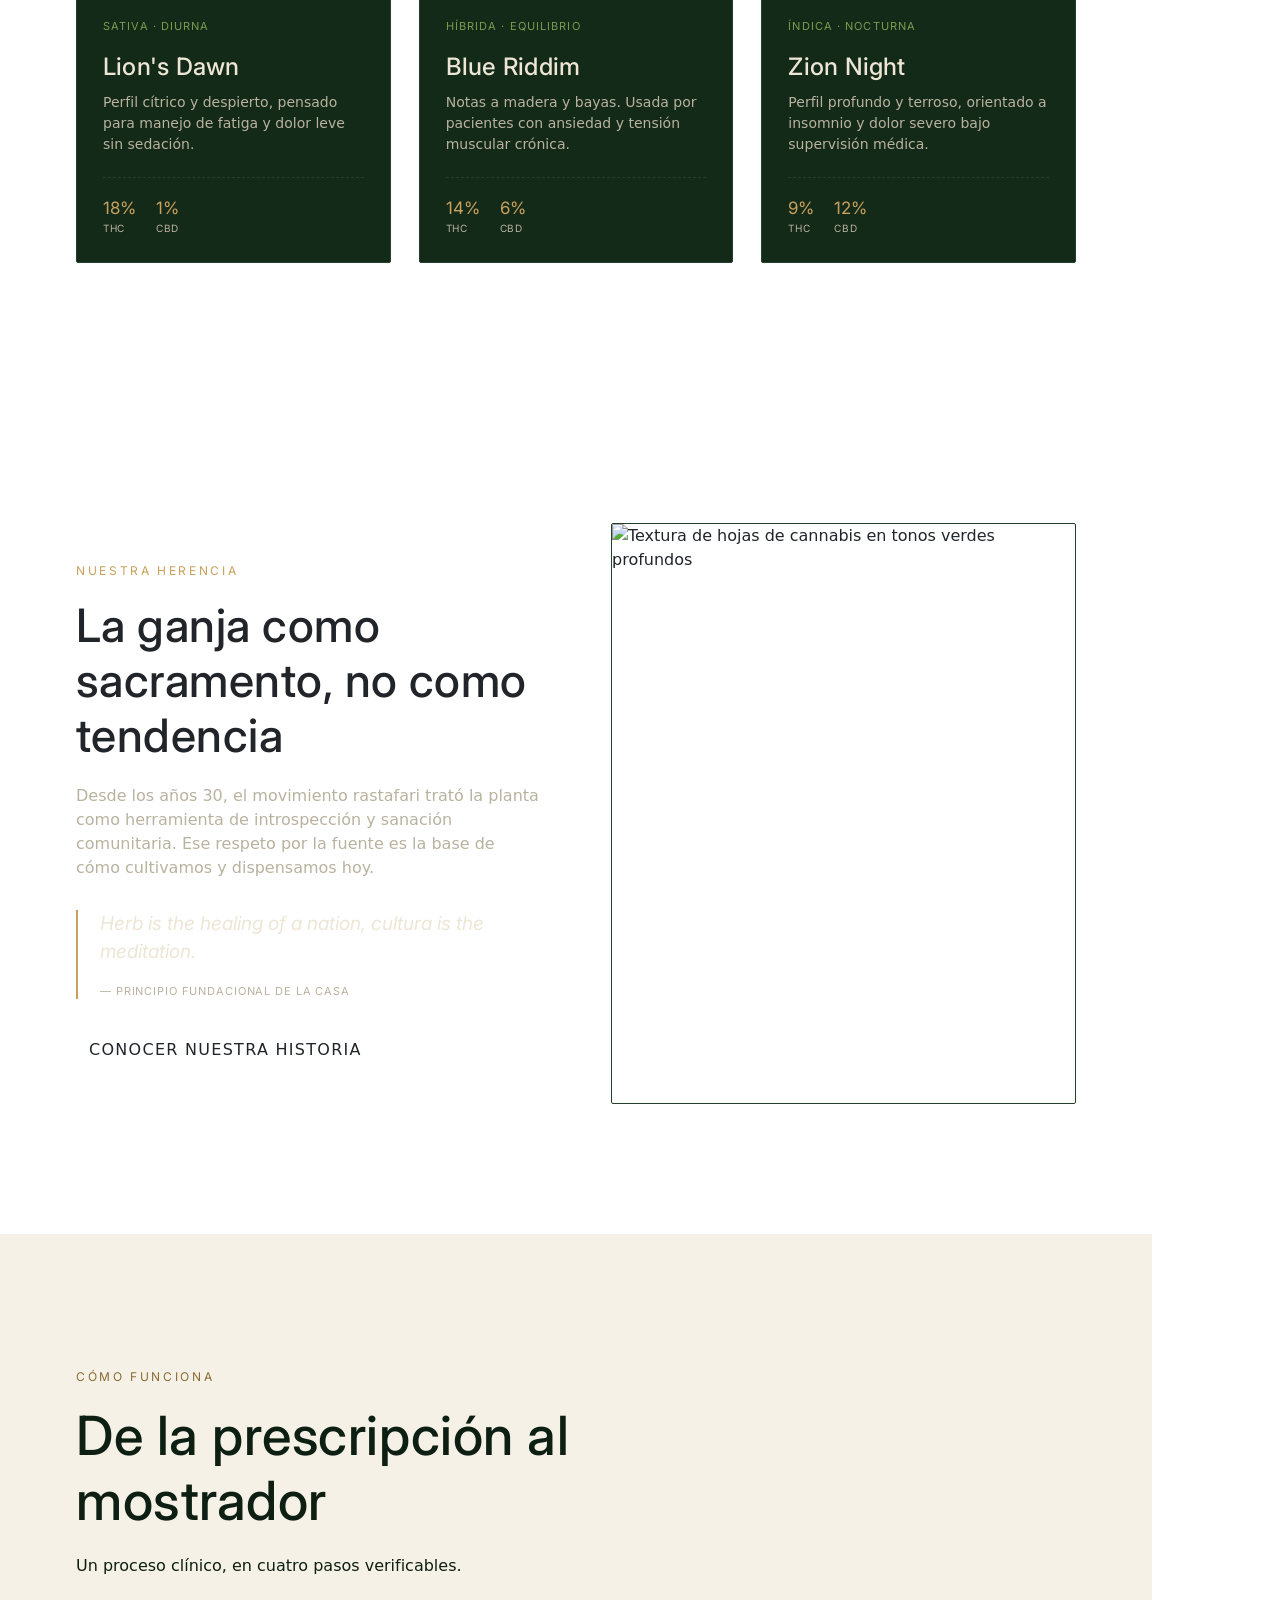
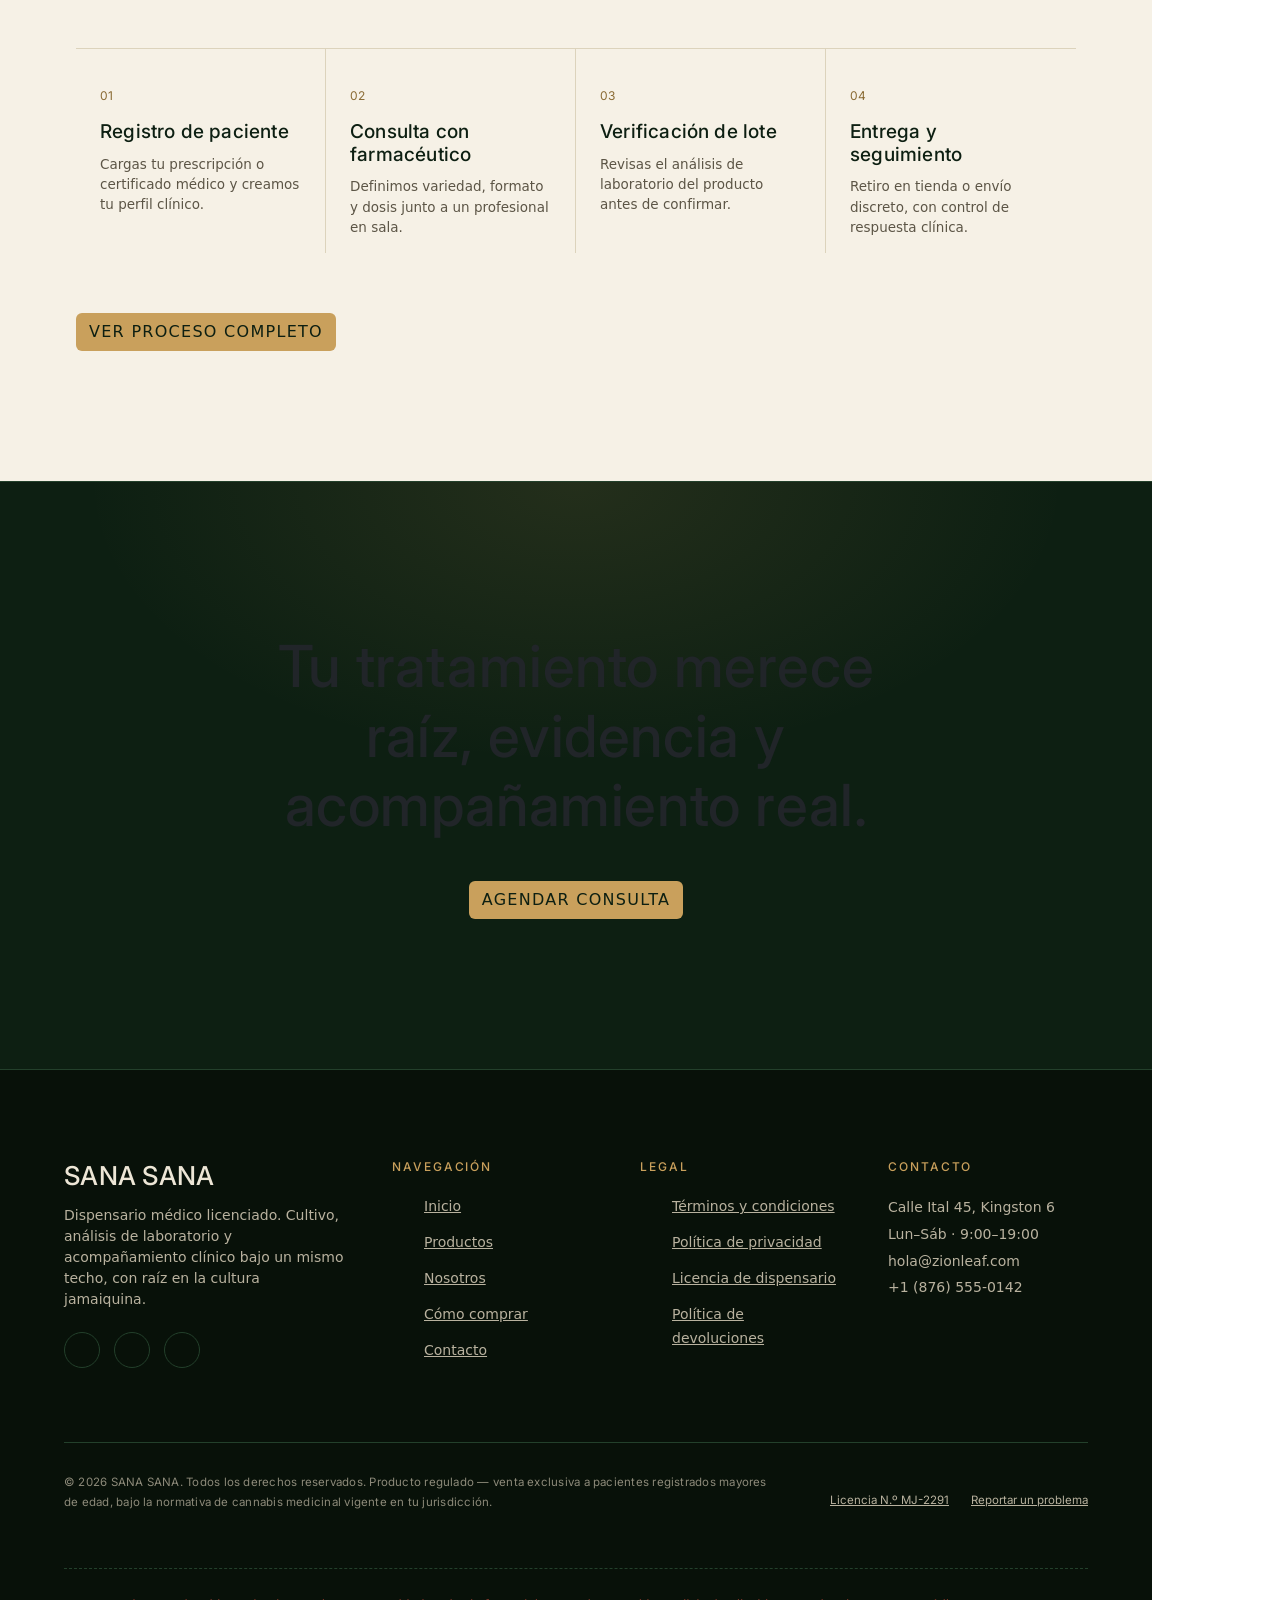
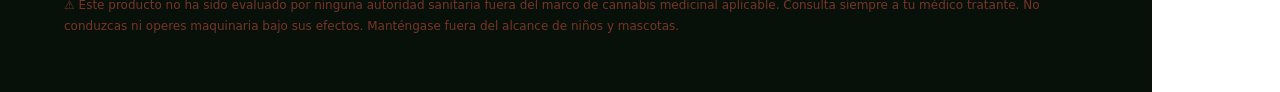
==== commit ea0e2469: "mucho" ====
--- a/index.html
+++ b/index.html
@@ -1,260 +1,284 @@
 <!DOCTYPE html>
 <html lang="es">
+
 <head>
-<meta charset="UTF-8">
-<meta name="viewport" content="width=device-width, initial-scale=1.0">
-<title>Zion Leaf — Cannabis medicinal, cultura jamaiquina</title>
-<meta name="description" content="Dispensario médico licenciado inspirado en la cultura jamaiquina y rastafari. Flor, aceites y extractos verificados, con acompañamiento clínico.">
-<link rel="stylesheet" href="css/base.css">
-<link rel="stylesheet" href="css/nav.css">
-<link rel="stylesheet" href="css/agegate.css">
-<link rel="stylesheet" href="css/home.css">
-<link rel="stylesheet" href="css/footer.css">
+  <meta charset="UTF-8">
+  <meta name="viewport" content="width=device-width, initial-scale=1.0">
+  <title>SANA SANA — Cannabis medicinal, cultura jamaiquina</title>
+  <meta name="description"
+    content="Dispensario médico licenciado inspirado en la cultura jamaiquina y rastafari. Flor, aceites y extractos verificados, con acompañamiento clínico.">
+  <link rel="stylesheet" href="css/base.css">
+  <link rel="stylesheet" href="css/nav.css">
+  <link rel="stylesheet" href="css/agegate.css">
+  <link rel="stylesheet" href="css/home.css">
+  <link rel="stylesheet" href="css/footer.css">
+  <link href="https://cdn.jsdelivr.net/npm/bootstrap@5.3.8/dist/css/bootstrap.min.css" rel="stylesheet"
+    integrity="sha384-sRIl4kxILFvY47J16cr9ZwB07vP4J8+LH7qKQnuqkuIAvNWLzeN8tE5YBujZqJLB" crossorigin="anonymous">
+  <script src="https://cdn.jsdelivr.net/npm/bootstrap@5.3.8/dist/js/bootstrap.bundle.min.js"
+    integrity="sha384-FKyoEForCGlyvwx9Hj09JcYn3nv7wiPVlz7YYwJrWVcXK/BmnVDxM+D2scQbITxI"
+    crossorigin="anonymous"></script>
 </head>
+
 <body>
 
-<!-- ============ VERIFICACIÓN DE EDAD ============ -->
-<div class="agegate" id="age-gate" role="dialog" aria-modal="true" aria-labelledby="agegate-title">
-  <div class="agegate__card">
-    <div class="agegate__ring"></div>
-    <h2 id="agegate-title">Antes de entrar</h2>
-    <p>Este sitio presenta información sobre cannabis medicinal y requiere que confirmes tu edad y el propósito de tu visita.</p>
-    <div class="agegate__actions">
-      <button class="btn solid" data-age-yes>Soy mayor de 18</button>
-      <button class="btn" data-age-no>Salir</button>
-    </div>
-    <p class="agegate__legal">El acceso y la venta de productos están sujetos a la normativa vigente sobre cannabis medicinal y a la presentación de prescripción o registro de paciente donde la ley lo exija.</p>
+  <!-- ============ VERIFICACIÓN DE EDAD ============ -->
+  <div class="agegate" id="age-gate" role="dialog" aria-modal="true" aria-labelledby="agegate-title">
+    <div class="agegate__card">
+      <div class="agegate__ring"></div>
+      <h2 id="agegate-title">Antes de entrar</h2>
+      <p>Este sitio presenta información sobre cannabis medicinal y requiere que confirmes tu edad y el propósito de tu
+        visita.</p>
+      <div class="agegate__actions">
+        <button class="btn solid" data-age-yes>Soy mayor de 18</button>
+        <button class="btn" data-age-no>Salir</button>
+      </div>
+      <p class="agegate__legal">El acceso y la venta de productos están sujetos a la normativa vigente sobre cannabis
+        medicinal y a la presentación de prescripción o registro de paciente donde la ley lo exija.</p>
+    </div>
   </div>
-</div>
-
-<!-- ============ NAV VERTICAL DERECHA ============ -->
-<nav class="sidenav" aria-label="Navegación principal">
-  <div class="sidenav__mark">ZION <span>LEAF</span></div>
-
-  <ul class="sidenav__tracks">
-    <li><a class="sidenav__track is-active" data-target="hero" href="#hero"><span>01</span>Inicio</a></li>
-    <li><a class="sidenav__track" data-target="marquee" href="#marquee"><span>02</span>Filosofía</a></li>
-    <li><a class="sidenav__track" data-target="productos" href="#productos"><span>03</span>Flor</a></li>
-    <li><a class="sidenav__track" data-target="cultura" href="#cultura"><span>04</span>Raíces</a></li>
-    <li><a class="sidenav__track" data-target="proceso" href="#proceso"><span>05</span>Proceso</a></li>
-    <li><a href="productos.html" class="sidenav__track"><span>→</span>Tienda</a></li>
-    <li><a href="nosotros.html" class="sidenav__track"><span>→</span>Nosotros</a></li>
-    <li><a href="contacto.html" class="sidenav__track"><span>→</span>Contacto</a></li>
-  </ul>
-
-  <div class="sidenav__foot">
-    <div class="sidenav__ring"></div>
-    <span class="sidenav__age">18+ · USO MÉDICO</span>
-  </div>
-</nav>
-
-<main>
-
-  <!-- ============ HERO ============ -->
-  <section class="hero" id="hero">
-    <svg class="hero__rings" viewBox="0 0 780 780" fill="none">
-      <circle cx="390" cy="390" r="120" stroke="#C9A05C" stroke-opacity="0.35"/>
-      <circle cx="390" cy="390" r="200" stroke="#23402B"/>
-      <circle cx="390" cy="390" r="270" stroke="#23402B"/>
-      <circle cx="390" cy="390" r="340" stroke="#8C3B2E" stroke-opacity="0.25"/>
-      <circle cx="390" cy="390" r="60" stroke="#7A9B4E" stroke-opacity="0.4"/>
-    </svg>
-
-    <div class="hero__eyebrow eyebrow reveal">Dispensario médico licenciado</div>
-
-    <h1 class="reveal">Sanación con <em>raíz</em>,<br>ritmo y respeto por la planta</h1>
-
-    <p class="hero__sub serif-lede reveal">Zion Leaf nace de la relación centenaria entre Jamaica y la ganja como medicina, guía espiritual y forma de comunidad — hoy, con trazabilidad clínica y acompañamiento profesional.</p>
-
-    <div class="hero__actions reveal">
-      <a href="productos.html" class="btn solid">Ver flor y extractos</a>
-      <a href="como-comprar.html" class="btn">Cómo comprar</a>
-    </div>
-
-    <div class="hero__meta reveal-stagger">
-      <div><b>+14</b><span>Variedades activas</span></div>
-      <div><b>100%</b><span>Trazabilidad de lote</span></div>
-      <div><b>3</b><span>Químicos farmacéuticos en sala</span></div>
-    </div>
-
-    <div class="hero__scrolldown"><span class="line"></span> Desplázate</div>
-  </section>
-
-  <!-- ============ FRANJA / MARQUEE ============ -->
-  <section class="marquee" id="marquee">
-    <div class="marquee__track">
-      <span>ITAL IS VITAL <em>·</em> ONE LOVE, ONE HEALING <em>·</em> ROOTS &amp; MEDICINE <em>·</em> RESPECT THE HERB <em>·</em></span>
-      <span>ITAL IS VITAL <em>·</em> ONE LOVE, ONE HEALING <em>·</em> ROOTS &amp; MEDICINE <em>·</em> RESPECT THE HERB <em>·</em></span>
-    </div>
-  </section>
-
-  <!-- ============ PRODUCTOS DESTACADOS ============ -->
-  <section class="section" id="productos">
-    <div class="container">
-      <div class="section__head reveal">
-        <span class="eyebrow">Catálogo curado</span>
-        <h2>Tres formas de llegar a la calma</h2>
-        <p>Cada lote se cultiva, se analiza en laboratorio y se etiqueta con su perfil de cannabinoides antes de llegar al mostrador.</p>
-      </div>
-
-      <div class="pgrid reveal-stagger">
-        <article class="pcard">
-          <span class="pcard__strain">Sativa · Diurna</span>
-          <h3>Lion's Dawn</h3>
-          <p>Perfil cítrico y despierto, pensado para manejo de fatiga y dolor leve sin sedación.</p>
-          <div class="pcard__stats">
-            <div><span class="num">18%</span><span class="lbl">THC</span></div>
-            <div><span class="num">1%</span><span class="lbl">CBD</span></div>
-          </div>
-        </article>
-
-        <article class="pcard">
-          <span class="pcard__strain">Híbrida · Equilibrio</span>
-          <h3>Blue Riddim</h3>
-          <p>Notas a madera y bayas. Usada por pacientes con ansiedad y tensión muscular crónica.</p>
-          <div class="pcard__stats">
-            <div><span class="num">14%</span><span class="lbl">THC</span></div>
-            <div><span class="num">6%</span><span class="lbl">CBD</span></div>
-          </div>
-        </article>
-
-        <article class="pcard">
-          <span class="pcard__strain">Índica · Nocturna</span>
-          <h3>Zion Night</h3>
-          <p>Perfil profundo y terroso, orientado a insomnio y dolor severo bajo supervisión médica.</p>
-          <div class="pcard__stats">
-            <div><span class="num">9%</span><span class="lbl">THC</span></div>
-            <div><span class="num">12%</span><span class="lbl">CBD</span></div>
-          </div>
-        </article>
-      </div>
-    </div>
-  </section>
-
-  <!-- ============ CULTURA / RAÍCES ============ -->
-  <section class="section" id="cultura">
-    <div class="container culture">
-      <div class="reveal">
-        <span class="eyebrow">Nuestra herencia</span>
-        <h2 style="font-size: clamp(30px,4vw,46px); margin-top:16px;">La ganja como sacramento, no como tendencia</h2>
-        <p style="margin-top:20px; color: var(--bone-dim); max-width: 48ch;">Desde los años 30, el movimiento rastafari trató la planta como herramienta de introspección y sanación comunitaria. Ese respeto por la fuente es la base de cómo cultivamos y dispensamos hoy.</p>
-
-        <div class="culture__quote">
-          <p>Herb is the healing of a nation, cultura is the meditation.</p>
-          <span>— principio fundacional de la casa</span>
-        </div>
-
-        <a href="nosotros.html" class="btn" style="margin-top:32px;">Conocer nuestra historia</a>
-      </div>
-
-      <div class="culture__art reveal">
-        <img src="https://images.unsplash.com/photo-1536924940846-227afb31e2a5?q=80&w=1200&auto=format&fit=crop" alt="Textura de hojas de cannabis en tonos verdes profundos">
-      </div>
-    </div>
-  </section>
-
-  <!-- ============ PROCESO ============ -->
-  <section class="section section--paper" id="proceso">
-    <div class="container">
-      <div class="section__head reveal">
-        <span class="eyebrow">Cómo funciona</span>
-        <h2>De la prescripción al mostrador</h2>
-        <p>Un proceso clínico, en cuatro pasos verificables.</p>
-      </div>
-
-      <div class="steps reveal-stagger">
-        <div class="step">
-          <span class="step__num">01</span>
-          <h4>Registro de paciente</h4>
-          <p>Cargas tu prescripción o certificado médico y creamos tu perfil clínico.</p>
-        </div>
-        <div class="step">
-          <span class="step__num">02</span>
-          <h4>Consulta con farmacéutico</h4>
-          <p>Definimos variedad, formato y dosis junto a un profesional en sala.</p>
-        </div>
-        <div class="step">
-          <span class="step__num">03</span>
-          <h4>Verificación de lote</h4>
-          <p>Revisas el análisis de laboratorio del producto antes de confirmar.</p>
-        </div>
-        <div class="step">
-          <span class="step__num">04</span>
-          <h4>Entrega y seguimiento</h4>
-          <p>Retiro en tienda o envío discreto, con control de respuesta clínica.</p>
-        </div>
-      </div>
-
-      <a href="como-comprar.html" class="btn solid" style="margin-top:60px;">Ver proceso completo</a>
-    </div>
-  </section>
-
-  <!-- ============ CTA FINAL ============ -->
-  <section class="cta reveal">
-    <h2>Tu tratamiento merece raíz, evidencia y acompañamiento real.</h2>
-    <a href="contacto.html" class="btn solid">Agendar consulta</a>
-  </section>
-
-</main>
-
-<!-- ============ FOOTER ============ -->
-<footer class="sitefoot">
-  <div class="sitefoot__top">
-    <div class="sitefoot__brand">
-      <h3>Zion Leaf</h3>
-      <p>Dispensario médico licenciado. Cultivo, análisis de laboratorio y acompañamiento clínico bajo un mismo techo, con raíz en la cultura jamaiquina.</p>
-      <div class="sitefoot__social">
-        <a href="#" aria-label="Instagram">IG</a>
-        <a href="#" aria-label="Facebook">FB</a>
-        <a href="#" aria-label="WhatsApp">WA</a>
-      </div>
-    </div>
-
-    <div class="sitefoot__col">
-      <h4>Navegación</h4>
-      <ul>
-        <li><a href="index.html">Inicio</a></li>
-        <li><a href="productos.html">Productos</a></li>
-        <li><a href="nosotros.html">Nosotros</a></li>
-        <li><a href="como-comprar.html">Cómo comprar</a></li>
-        <li><a href="contacto.html">Contacto</a></li>
-      </ul>
-    </div>
-
-    <div class="sitefoot__col">
-      <h4>Legal</h4>
-      <ul>
-        <li><a href="#">Términos y condiciones</a></li>
-        <li><a href="#">Política de privacidad</a></li>
-        <li><a href="#">Licencia de dispensario</a></li>
-        <li><a href="#">Política de devoluciones</a></li>
-      </ul>
-    </div>
-
-    <div class="sitefoot__col">
-      <h4>Contacto</h4>
-      <address>
-        Calle Ital 45, Kingston 6<br>
-        Lun–Sáb · 9:00–19:00<br>
-        hola@zionleaf.com<br>
-        +1 (876) 555-0142
-      </address>
-    </div>
-  </div>
-
-  <div class="sitefoot__legal">
-    <p>© 2026 Zion Leaf. Todos los derechos reservados. Producto regulado — venta exclusiva a pacientes registrados mayores de edad, bajo la normativa de cannabis medicinal vigente en tu jurisdicción.</p>
-    <div class="links">
-      <a href="#">Licencia N.º MJ-2291</a>
-      <a href="#">Reportar un problema</a>
-    </div>
-  </div>
-
-  <div class="sitefoot__disclaimer">
-    <p>⚠ Este producto no ha sido evaluado por ninguna autoridad sanitaria fuera del marco de cannabis medicinal aplicable. Consulta siempre a tu médico tratante. No conduzcas ni operes maquinaria bajo sus efectos. Manténgase fuera del alcance de niños y mascotas.</p>
-  </div>
-</footer>
-
-<script src="js/main.js"></script>
+
+  <!-- ============ NAV VERTICAL DERECHA ============ -->
+  <nav class="sidenav" aria-label="Navegación principal">
+    <div class="sidenav__mark">SANA <span>SANA</span>
+      <img src="" alt="">
+    </div>
+
+    <ul class="sidenav__tracks">
+      <li><a class="sidenav__track is-active" data-target="hero" href="#hero"><span></span>Inicio</a></li>
+      <li><a class="sidenav__track" data-target="marquee" href="#marquee"><span></span>Filosofía</a></li>
+      <li><a class="sidenav__track" data-target="productos" href="#productos"><span></span>Flor</a></li>
+      <li><a class="sidenav__track" data-target="cultura" href="#cultura"><span></span>Raíces</a></li>
+      <li><a class="sidenav__track" data-target="proceso" href="#proceso"><span></span>Proceso</a></li>
+      <li><a href="productos.html" class="sidenav__track"><span>→</span>Tienda</a></li>
+      <li><a href="nosotros.html" class="sidenav__track"><span>→</span>Nosotros</a></li>
+      <li><a href="contacto.html" class="sidenav__track"><span>→</span>Contacto</a></li>
+    </ul>
+
+    <div class="sidenav__foot">
+      <div class="sidenav__ring"></div>
+      <span class="sidenav__age">18+ · USO MÉDICO</span>
+    </div>
+  </nav>
+
+  <main>
+
+    <!-- ============ HERO ============ -->
+    <section class="hero" id="hero">
+      <svg class="hero__rings" viewBox="0 0 780 780" fill="none">
+        <circle cx="390" cy="390" r="120" stroke="#C9A05C" stroke-opacity="0.35" />
+        <circle cx="390" cy="390" r="200" stroke="#23402B" />
+        <circle cx="390" cy="390" r="270" stroke="#23402B" />
+        <circle cx="390" cy="390" r="340" stroke="#8C3B2E" stroke-opacity="0.25" />
+        <circle cx="390" cy="390" r="60" stroke="#7A9B4E" stroke-opacity="0.4" />
+      </svg>
+
+      <div class="hero__eyebrow eyebrow reveal">Dispensario médico licenciado</div>
+
+      <h1 class="reveal">Sanación con <em>raíz</em>,<br>ritmo y respeto por la planta</h1>
+
+      <p class="hero__sub serif-lede reveal">SANA SANA nace de la relación centenaria entre Jamaica y la ganja como
+        medicina, guía espiritual y forma de comunidad — hoy, con trazabilidad clínica y acompañamiento profesional.</p>
+
+      <div class="hero__actions reveal">
+        <a href="productos.html" class="btn solid">Ver flor y extractos</a>
+        <a href="como-comprar.html" class="btn">Cómo comprar</a>
+      </div>
+
+      <div class="hero__meta reveal-stagger">
+        <div><b>+14</b><span>Variedades activas</span></div>
+        <div><b>100%</b><span>Trazabilidad de lote</span></div>
+        <div><b>3</b><span>Químicos farmacéuticos en sala</span></div>
+      </div>
+
+      <div class="hero__scrolldown"><span class="line"></span> Desplázate</div>
+    </section>
+
+    <!-- ============ FRANJA / MARQUEE ============ -->
+    <section class="marquee" id="marquee">
+      <div class="marquee__track">
+        <span>ITAL IS VITAL <em>·</em> ONE LOVE, ONE HEALING <em>·</em> ROOTS &amp; MEDICINE <em>·</em> RESPECT THE HERB
+          <em>·</em></span>
+        <span>ITAL IS VITAL <em>·</em> ONE LOVE, ONE HEALING <em>·</em> ROOTS &amp; MEDICINE <em>·</em> RESPECT THE HERB
+          <em>·</em></span>
+      </div>
+    </section>
+
+    <!-- ============ PRODUCTOS DESTACADOS ============ -->
+    <section class="section" id="productos">
+      <div class="container">
+        <div class="section__head reveal">
+          <span class="eyebrow">Catálogo curado</span>
+          <h2>Tres formas de llegar a la calma</h2>
+          <p>Cada lote se cultiva, se analiza en laboratorio y se etiqueta con su perfil de cannabinoides antes de
+            llegar al mostrador.</p>
+        </div>
+
+        <div class="pgrid reveal-stagger">
+          <article class="pcard">
+            <span class="pcard__strain">Sativa · Diurna</span>
+            <h3>Lion's Dawn</h3>
+            <p>Perfil cítrico y despierto, pensado para manejo de fatiga y dolor leve sin sedación.</p>
+            <div class="pcard__stats">
+              <div><span class="num">18%</span><span class="lbl">THC</span></div>
+              <div><span class="num">1%</span><span class="lbl">CBD</span></div>
+            </div>
+          </article>
+
+          <article class="pcard">
+            <span class="pcard__strain">Híbrida · Equilibrio</span>
+            <h3>Blue Riddim</h3>
+            <p>Notas a madera y bayas. Usada por pacientes con ansiedad y tensión muscular crónica.</p>
+            <div class="pcard__stats">
+              <div><span class="num">14%</span><span class="lbl">THC</span></div>
+              <div><span class="num">6%</span><span class="lbl">CBD</span></div>
+            </div>
+          </article>
+
+          <article class="pcard">
+            <span class="pcard__strain">Índica · Nocturna</span>
+            <h3>Zion Night</h3>
+            <p>Perfil profundo y terroso, orientado a insomnio y dolor severo bajo supervisión médica.</p>
+            <div class="pcard__stats">
+              <div><span class="num">9%</span><span class="lbl">THC</span></div>
+              <div><span class="num">12%</span><span class="lbl">CBD</span></div>
+            </div>
+          </article>
+        </div>
+      </div>
+    </section>
+
+    <!-- ============ CULTURA / RAÍCES ============ -->
+    <section class="section" id="cultura">
+      <div class="container culture">
+        <div class="reveal">
+          <span class="eyebrow">Nuestra herencia</span>
+          <h2 style="font-size: clamp(30px,4vw,46px); margin-top:16px;">La ganja como sacramento, no como tendencia</h2>
+          <p style="margin-top:20px; color: var(--bone-dim); max-width: 48ch;">Desde los años 30, el movimiento
+            rastafari trató la planta como herramienta de introspección y sanación comunitaria. Ese respeto por la
+            fuente es la base de cómo cultivamos y dispensamos hoy.</p>
+
+          <div class="culture__quote">
+            <p>Herb is the healing of a nation, cultura is the meditation.</p>
+            <span>— principio fundacional de la casa</span>
+          </div>
+
+          <a href="nosotros.html" class="btn" style="margin-top:32px;">Conocer nuestra historia</a>
+        </div>
+
+        <div class="culture__art reveal">
+          <img src="https://images.unsplash.com/photo-1536924940846-227afb31e2a5?q=80&w=1200&auto=format&fit=crop"
+            alt="Textura de hojas de cannabis en tonos verdes profundos">
+        </div>
+      </div>
+    </section>
+
+    <!-- ============ PROCESO ============ -->
+    <section class="section section--paper" id="proceso">
+      <div class="container">
+        <div class="section__head reveal">
+          <span class="eyebrow">Cómo funciona</span>
+          <h2>De la prescripción al mostrador</h2>
+          <p>Un proceso clínico, en cuatro pasos verificables.</p>
+        </div>
+
+        <div class="steps reveal-stagger">
+          <div class="step">
+            <span class="step__num">01</span>
+            <h4>Registro de paciente</h4>
+            <p>Cargas tu prescripción o certificado médico y creamos tu perfil clínico.</p>
+          </div>
+          <div class="step">
+            <span class="step__num">02</span>
+            <h4>Consulta con farmacéutico</h4>
+            <p>Definimos variedad, formato y dosis junto a un profesional en sala.</p>
+          </div>
+          <div class="step">
+            <span class="step__num">03</span>
+            <h4>Verificación de lote</h4>
+            <p>Revisas el análisis de laboratorio del producto antes de confirmar.</p>
+          </div>
+          <div class="step">
+            <span class="step__num">04</span>
+            <h4>Entrega y seguimiento</h4>
+            <p>Retiro en tienda o envío discreto, con control de respuesta clínica.</p>
+          </div>
+        </div>
+
+        <a href="como-comprar.html" class="btn solid" style="margin-top:60px;">Ver proceso completo</a>
+      </div>
+    </section>
+
+    <!-- ============ CTA FINAL ============ -->
+    <section class="cta reveal">
+      <h2>Tu tratamiento merece raíz, evidencia y acompañamiento real.</h2>
+      <a href="contacto.html" class="btn solid">Agendar consulta</a>
+    </section>
+
+  </main>
+
+  <!-- ============ FOOTER ============ -->
+  <footer class="sitefoot">
+    <div class="sitefoot__top">
+      <div class="sitefoot__brand">
+        <h3>SANA SANA</h3>
+        <p>Dispensario médico licenciado. Cultivo, análisis de laboratorio y acompañamiento clínico bajo un mismo techo,
+          con raíz en la cultura jamaiquina.</p>
+        <div class="sitefoot__social">
+          <a href="#" aria-label="Instagram"><img src="" alt=""></a>
+          <a href="#" aria-label="Facebook"><img src="" alt=""></a>
+          <a href="#" aria-label="WhatsApp"><img src="" alt=""></a>
+        </div>
+      </div>
+
+      <div class="sitefoot__col">
+        <h4>Navegación</h4>
+        <ul>
+          <li><a href="index.html">Inicio</a></li>
+          <li><a href="productos.html">Productos</a></li>
+          <li><a href="nosotros.html">Nosotros</a></li>
+          <li><a href="como-comprar.html">Cómo comprar</a></li>
+          <li><a href="contacto.html">Contacto</a></li>
+        </ul>
+      </div>
+
+      <div class="sitefoot__col">
+        <h4>Legal</h4>
+        <ul>
+          <li><a href="#">Términos y condiciones</a></li>
+          <li><a href="#">Política de privacidad</a></li>
+          <li><a href="#">Licencia de dispensario</a></li>
+          <li><a href="#">Política de devoluciones</a></li>
+        </ul>
+      </div>
+
+      <div class="sitefoot__col">
+        <h4>Contacto</h4>
+        <address>
+          Calle Ital 45, Kingston 6<br>
+          Lun–Sáb · 9:00–19:00<br>
+          hola@zionleaf.com<br>
+          +1 (876) 555-0142
+        </address>
+      </div>
+    </div>
+
+    <div class="sitefoot__legal">
+      <p>© 2026 SANA SANA. Todos los derechos reservados. Producto regulado — venta exclusiva a pacientes registrados
+        mayores de edad, bajo la normativa de cannabis medicinal vigente en tu jurisdicción.</p>
+      <div class="links">
+        <a href="#">Licencia N.º MJ-2291</a>
+        <a href="#">Reportar un problema</a>
+      </div>
+    </div>
+
+    <div class="sitefoot__disclaimer">
+      <p>⚠ Este producto no ha sido evaluado por ninguna autoridad sanitaria fuera del marco de cannabis medicinal
+        aplicable. Consulta siempre a tu médico tratante. No conduzcas ni operes maquinaria bajo sus efectos. Manténgase
+        fuera del alcance de niños y mascotas.</p>
+    </div>
+  </footer>
+
+  <script src="js/main.js"></script>
 </body>
-</html>
+
+</html>
--- a/css/base.css
+++ b/css/base.css
@@ -1,9 +1,9 @@
 /* ============================================================
-   ZION LEAF — base.css
+   SANA SANA — base.css
    Tokens, reset y fundamentos tipográficos
    ============================================================ */
 
-@import url('https://fonts.googleapis.com/css2?family=Bevan&family=Fraunces:ital,opsz,wght@0,9..144,300;0,9..144,400;0,9..144,500;0,9..144,600;1,9..144,400&family=Inter:wght@400;500;600;700&family=JetBrains+Mono:wght@400;500&display=swap');
+@import url('https://fonts.googleapis.com/css2?family=Inter:wght@300;400;500;600;700&display=swap');
 
 :root{
   /* --- color: tierra, humo y ceniza dorada --- */
@@ -19,11 +19,11 @@
   --paper:      #F6F1E6;   /* fondo claro para secciones "papel" */
   --paper-line: #DCD3BC;
 
-  /* --- tipografía --- */
-  --f-display: 'Bevan', 'Georgia', serif;
-  --f-serif:   'Fraunces', Georgia, serif;
-  --f-body:    'Inter', -apple-system, sans-serif;
-  --f-mono:    'JetBrains Mono', monospace;
+  /* --- tipografía de referencia global --- */
+  --f-body:    'Inter', -apple-system, BlinkMacSystemFont, 'Segoe UI', Arial, sans-serif;
+  --f-display: var(--f-body);
+  --f-serif:   var(--f-body);
+  --f-mono:    var(--f-body);
 
   /* --- ritmo --- */
   --nav-w: 128px;
--- a/css/nav.css
+++ b/css/nav.css
@@ -1,5 +1,5 @@
 /* ============================================================
-   ZION LEAF — nav.css
+   SANA SANA — nav.css
    Barra de navegación vertical, anclada al borde derecho
    ============================================================ */
 
@@ -15,12 +15,15 @@
   flex-direction: column;
   align-items: center;
   justify-content: space-between;
-  padding: 28px 0;
+  padding: 10px 0;
   z-index: 200;
+  text-decoration: none;
 }
 
+
+
 .sidenav__mark{
-  writing-mode: vertical-rl;
+  padding-top: 10px;
   font-family: var(--f-display);
   font-size: 15px;
   letter-spacing: 0.18em;
--- a/css/agegate.css
+++ b/css/agegate.css
@@ -1,5 +1,5 @@
 /* ============================================================
-   ZION LEAF — agegate.css
+   SANA SANA — agegate.css
    ============================================================ */
 
 .agegate{
--- a/css/home.css
+++ b/css/home.css
@@ -1,5 +1,5 @@
 /* ============================================================
-   ZION LEAF — home.css
+   SANA SANA — home.css
    ============================================================ */
 
 /* ---------- HERO ---------- */
--- a/css/footer.css
+++ b/css/footer.css
@@ -1,5 +1,5 @@
 /* ============================================================
-   ZION LEAF — footer.css
+   SANA SANA — footer.css
    ============================================================ */
 
 .sitefoot{
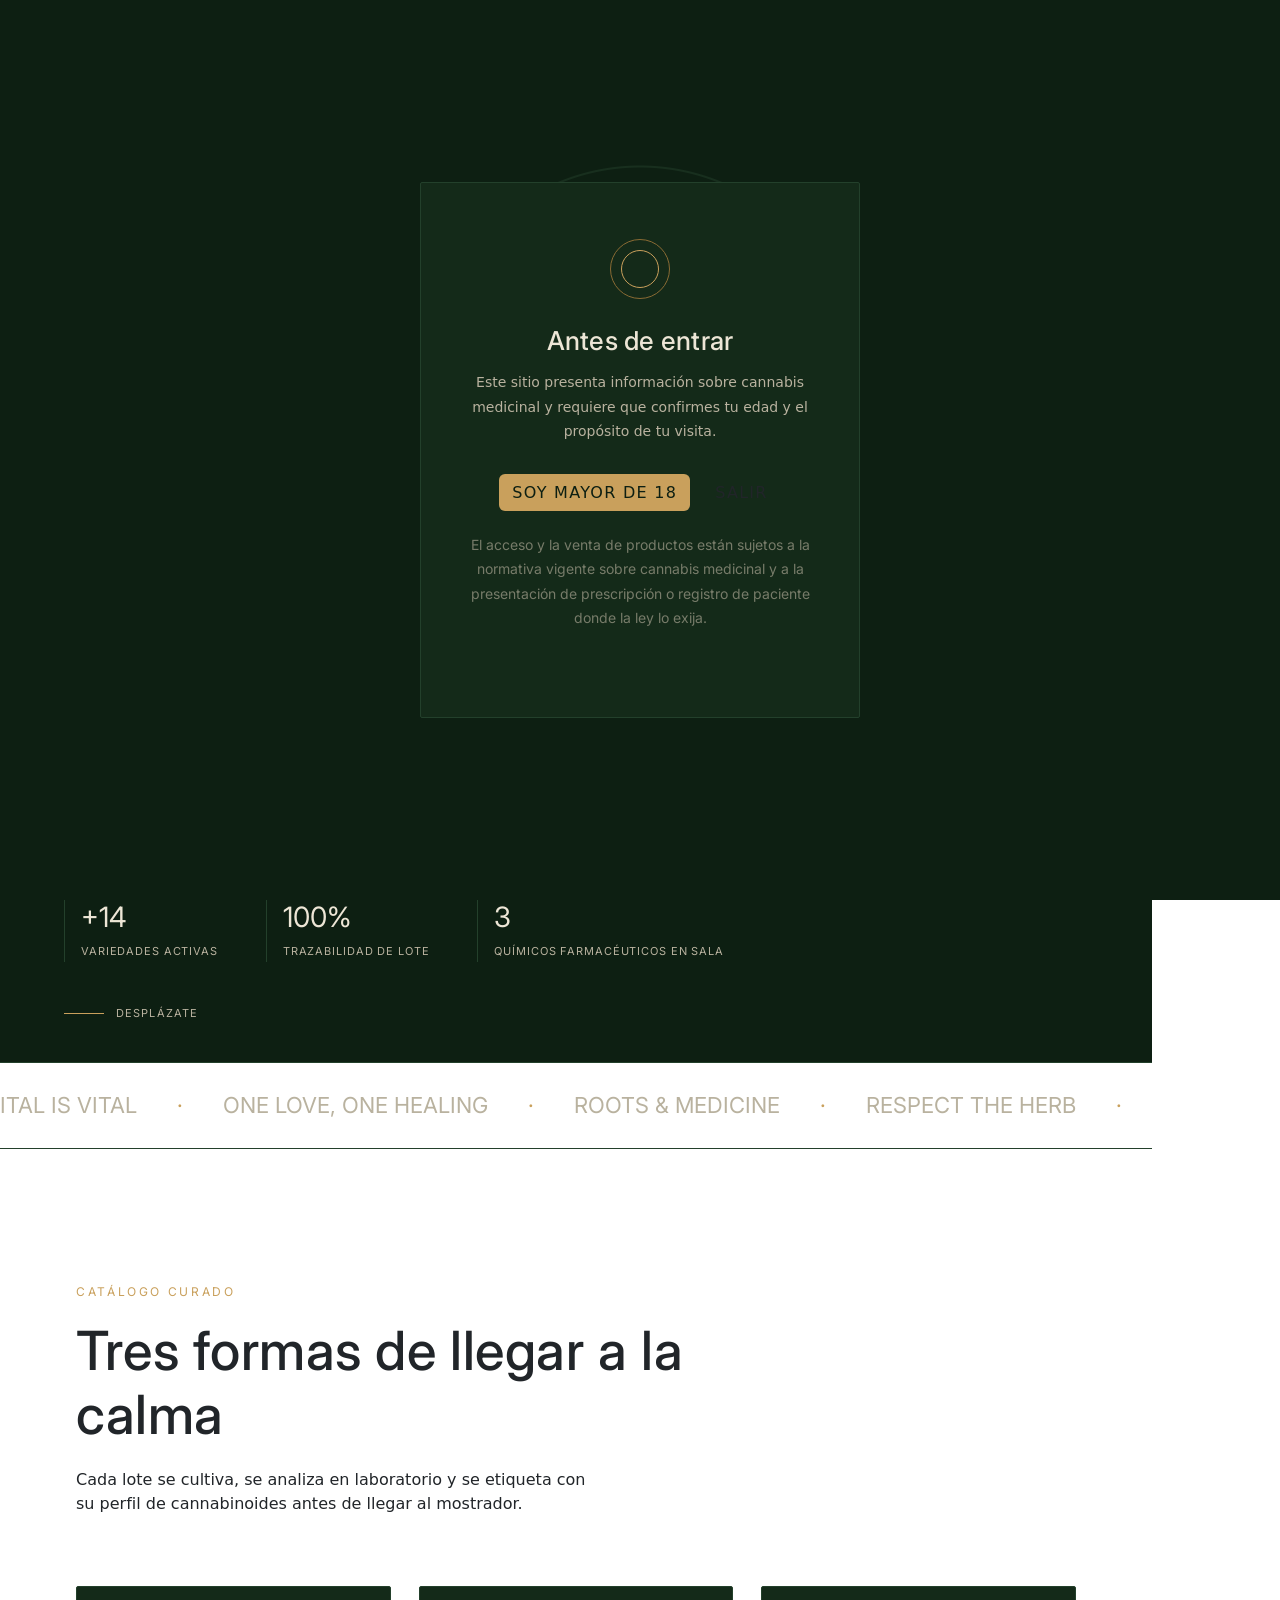
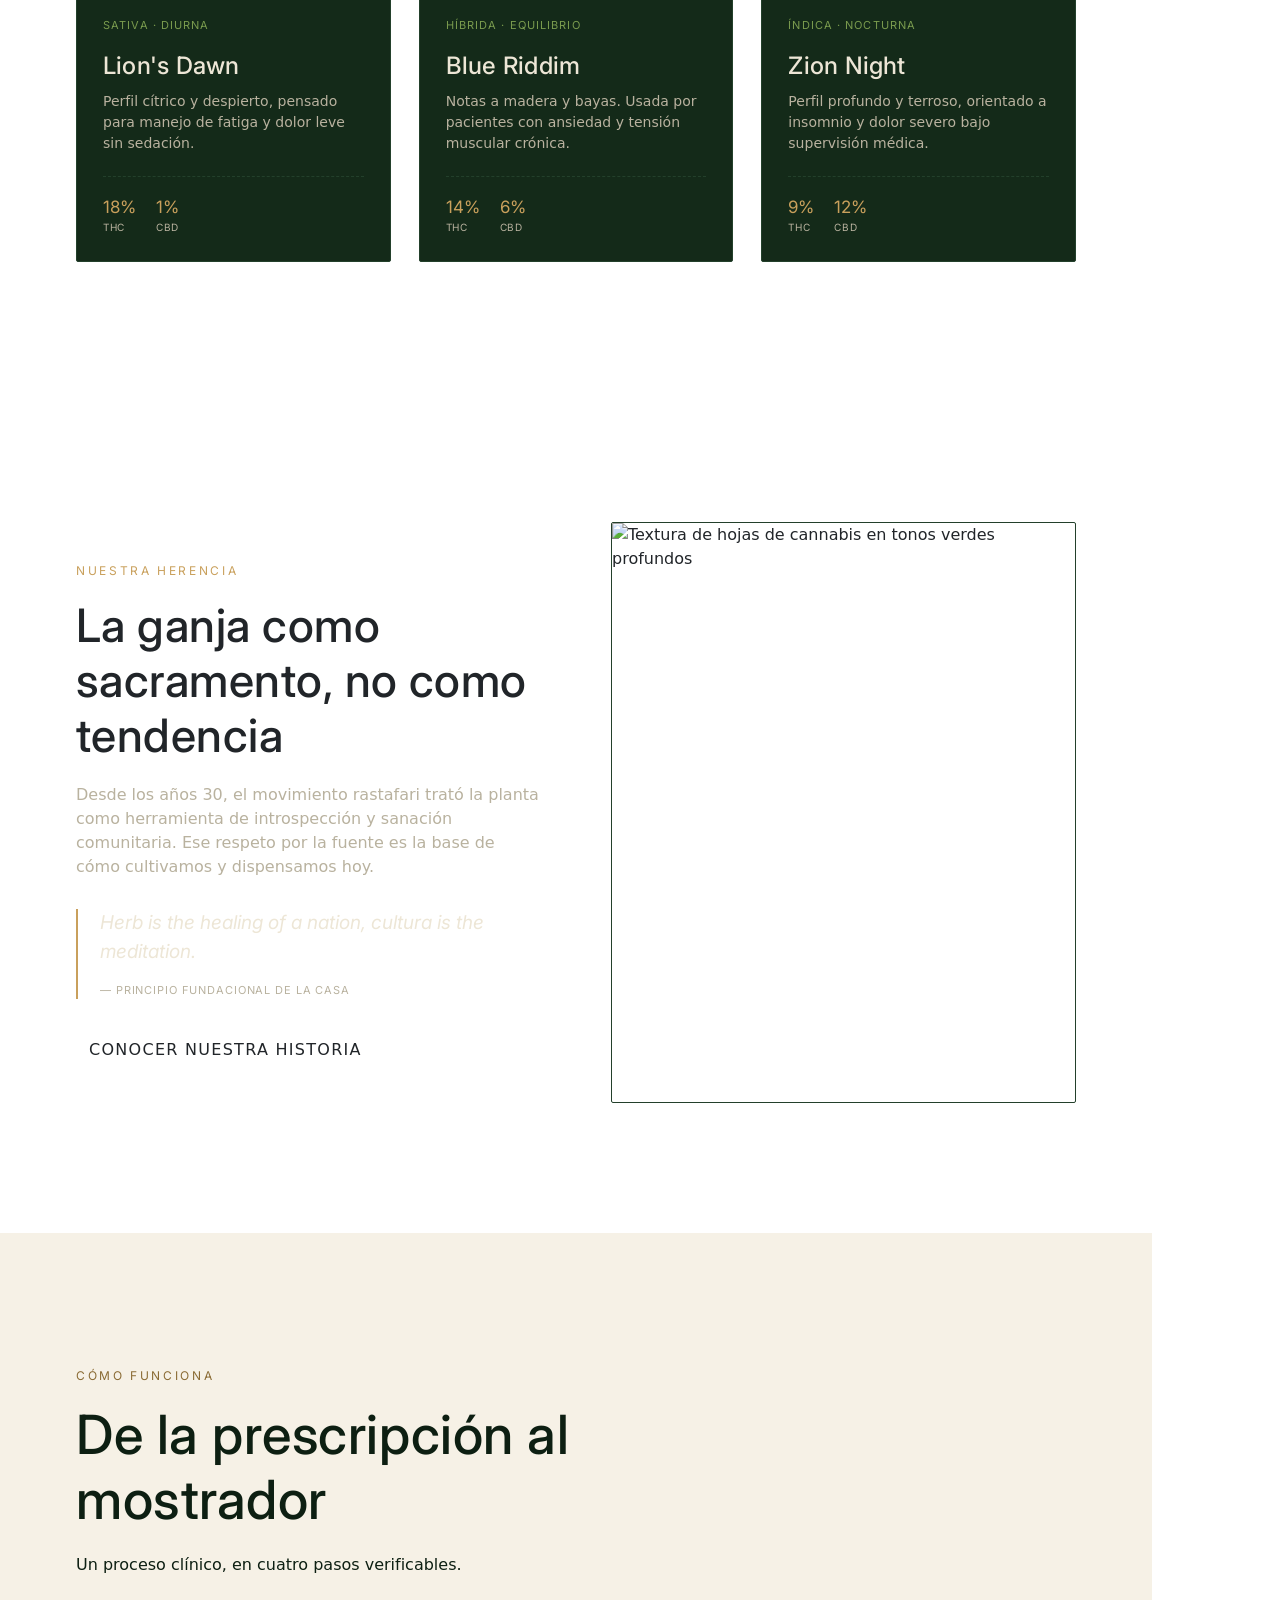
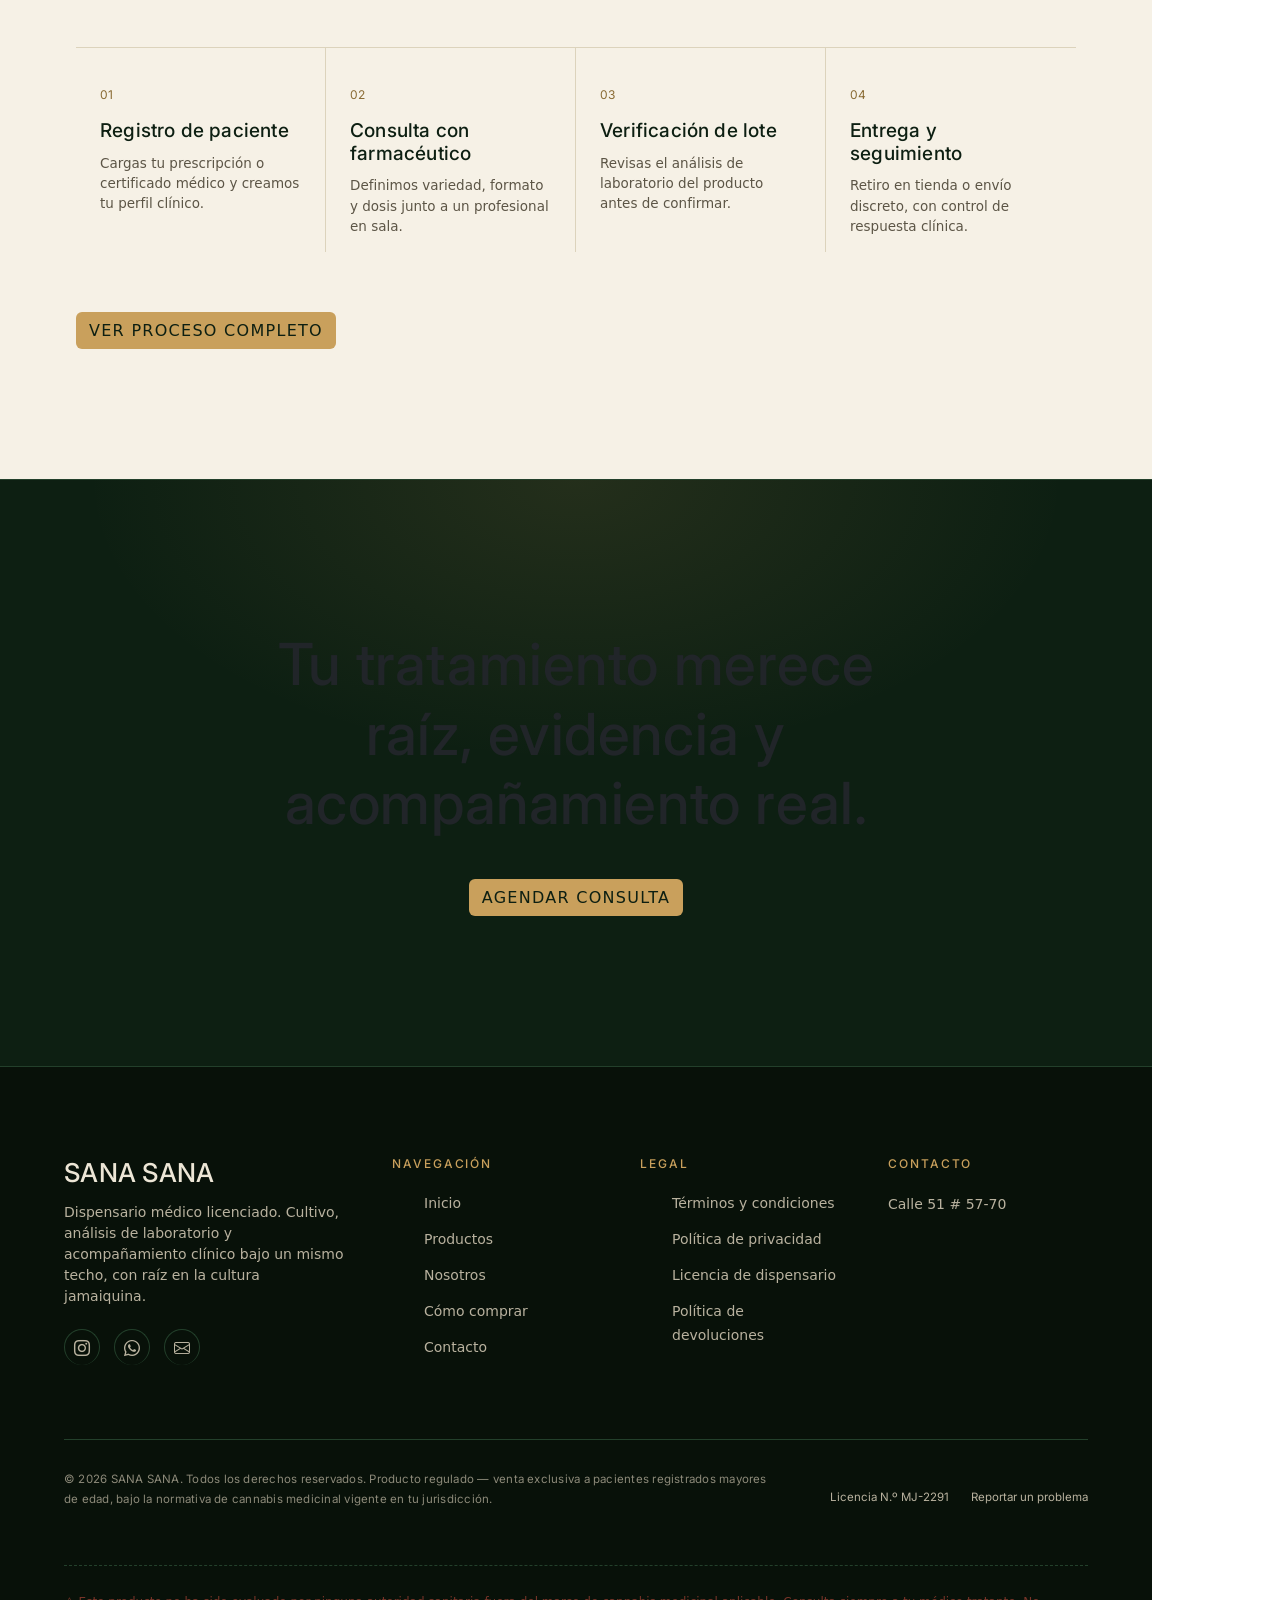
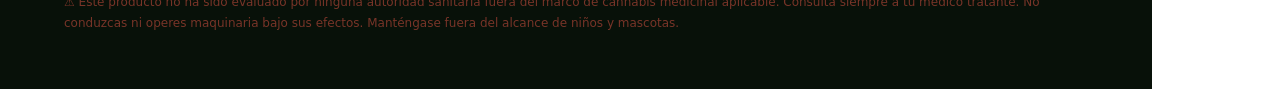
==== commit b45444e0: "logo, footer y coudinary" ====
--- a/index.html
+++ b/index.html
@@ -14,6 +14,7 @@
   <link rel="stylesheet" href="css/footer.css">
   <link href="https://cdn.jsdelivr.net/npm/bootstrap@5.3.8/dist/css/bootstrap.min.css" rel="stylesheet"
     integrity="sha384-sRIl4kxILFvY47J16cr9ZwB07vP4J8+LH7qKQnuqkuIAvNWLzeN8tE5YBujZqJLB" crossorigin="anonymous">
+  <link rel="stylesheet" href="https://cdn.jsdelivr.net/npm/bootstrap-icons@1.11.0/font/bootstrap-icons.css">
   <script src="https://cdn.jsdelivr.net/npm/bootstrap@5.3.8/dist/js/bootstrap.bundle.min.js"
     integrity="sha384-FKyoEForCGlyvwx9Hj09JcYn3nv7wiPVlz7YYwJrWVcXK/BmnVDxM+D2scQbITxI"
     crossorigin="anonymous"></script>
@@ -43,9 +44,10 @@
       <img src="" alt="">
     </div>
 
+    <img class="sidenav__logo" src="https://res.cloudinary.com/dtfzxjjr4/image/upload/v1787020893/ChatGPT_Image_17_ago_2026_09_39_06_p.m._vbmkuc.png" alt="Logo de SANA SANA">
+
     <ul class="sidenav__tracks">
       <li><a class="sidenav__track is-active" data-target="hero" href="#hero"><span></span>Inicio</a></li>
-      <li><a class="sidenav__track" data-target="marquee" href="#marquee"><span></span>Filosofía</a></li>
       <li><a class="sidenav__track" data-target="productos" href="#productos"><span></span>Flor</a></li>
       <li><a class="sidenav__track" data-target="cultura" href="#cultura"><span></span>Raíces</a></li>
       <li><a class="sidenav__track" data-target="proceso" href="#proceso"><span></span>Proceso</a></li>
@@ -166,7 +168,7 @@
         </div>
 
         <div class="culture__art reveal">
-          <img src="https://images.unsplash.com/photo-1536924940846-227afb31e2a5?q=80&w=1200&auto=format&fit=crop"
+          <img src="https://res.cloudinary.com/dtfzxjjr4/image/upload/v1787022239/colasmobile_m5wbfw.webp"
             alt="Textura de hojas de cannabis en tonos verdes profundos">
         </div>
       </div>
@@ -224,9 +226,9 @@
         <p>Dispensario médico licenciado. Cultivo, análisis de laboratorio y acompañamiento clínico bajo un mismo techo,
           con raíz en la cultura jamaiquina.</p>
         <div class="sitefoot__social">
-          <a href="#" aria-label="Instagram"><img src="" alt=""></a>
-          <a href="#" aria-label="Facebook"><img src="" alt=""></a>
-          <a href="#" aria-label="WhatsApp"><img src="" alt=""></a>
+          <a href="https://instagram.com" aria-label="Instagram" target="_blank" rel="noopener noreferrer"><i class="bi bi-instagram"></i></a>
+          <a href="https://wa.me/" aria-label="WhatsApp" target="_blank" rel="noopener noreferrer"><i class="bi bi-whatsapp"></i></a>
+          <a href="mailto:info@sanasana.com" aria-label="Gmail"><i class="bi bi-envelope"></i></a>
         </div>
       </div>
 
@@ -254,10 +256,7 @@
       <div class="sitefoot__col">
         <h4>Contacto</h4>
         <address>
-          Calle Ital 45, Kingston 6<br>
-          Lun–Sáb · 9:00–19:00<br>
-          hola@zionleaf.com<br>
-          +1 (876) 555-0142
+          Calle 51 # 57-70<br>
         </address>
       </div>
     </div>
--- a/css/base.css
+++ b/css/base.css
@@ -60,7 +60,16 @@
 
 img{ max-width: 100%; display: block; }
 
-a{ color: inherit; text-decoration: none; }
+/* --- Eliminar underlines de todos los enlaces --- */
+a{ 
+  color: inherit; 
+  text-decoration: none !important;
+  border-bottom: none !important;
+}
+a:hover, a:focus, a:active, a:visited{
+  text-decoration: none !important;
+  border-bottom: none !important;
+}
 
 h1,h2,h3,h4{
   margin: 0;
@@ -116,11 +125,15 @@
   color: var(--bone);
   border-radius: var(--radius);
   transition: background 0.35s ease, color 0.35s ease, transform 0.35s ease;
+  text-decoration: none !important;
+  border-bottom: none !important;
 }
 .btn:hover{
   background: var(--gold);
   color: var(--ink);
   transform: translateY(-2px);
+  text-decoration: none !important;
+  border-bottom: none !important;
 }
 .btn.solid{
   background: var(--gold);
@@ -129,6 +142,8 @@
 .btn.solid:hover{
   background: var(--bone);
   border-color: var(--bone);
+  text-decoration: none !important;
+  border-bottom: none !important;
 }
 
 /* --- reveal on scroll --- */
--- a/css/nav.css
+++ b/css/nav.css
@@ -20,7 +20,12 @@
   text-decoration: none;
 }
 
-
+.sidenav img{
+  width: 70px;
+  height: auto;
+  object-fit: contain;
+  margin-bottom: 5px;
+}
 
 .sidenav__mark{
   padding-top: 10px;
@@ -40,7 +45,8 @@
   align-items: flex-start;
   gap: 18px;
   width: 100%;
-  padding-left: 12px;
+  padding-left: 0px;
+  padding-right: 20px;
 }
 
 .sidenav__track{
@@ -59,6 +65,8 @@
   width: calc(100% - 20px);
   position: relative;
   transition: color 0.3s ease;
+  text-decoration: none !important;
+  border-bottom: none !important;
 }
 
 .sidenav__track::before{
--- a/css/footer.css
+++ b/css/footer.css
@@ -44,13 +44,17 @@
   display: grid;
   place-items: center;
   font-family: var(--f-mono);
-  font-size: 12px;
+  font-size: 16px;
   color: var(--bone-dim);
   transition: border-color 0.3s ease, color 0.3s ease;
+  text-decoration: none !important;
+  border-bottom: none !important;
 }
 .sitefoot__social a:hover{
   border-color: var(--gold);
   color: var(--gold);
+  text-decoration: none !important;
+  border-bottom: none !important;
 }
 
 .sitefoot__col h4{
@@ -73,11 +77,15 @@
   font-size: 14px;
   color: var(--bone-dim);
   transition: color 0.25s ease, padding-left 0.25s ease;
+  text-decoration: none !important;
+  border-bottom: none !important;
 }
 
 .sitefoot__col a:hover{
   color: var(--bone);
   padding-left: 4px;
+  text-decoration: none !important;
+  border-bottom: none !important;
 }
 
 .sitefoot__col address{
@@ -117,8 +125,14 @@
   font-family: var(--f-mono);
   font-size: 11.5px;
   color: var(--bone-dim);
+  text-decoration: none !important;
+  border-bottom: none !important;
 }
-.sitefoot__legal .links a:hover{ color: var(--gold); }
+.sitefoot__legal .links a:hover{ 
+  color: var(--gold);
+  text-decoration: none !important;
+  border-bottom: none !important;
+}
 
 .sitefoot__disclaimer{
   max-width: 1180px;
